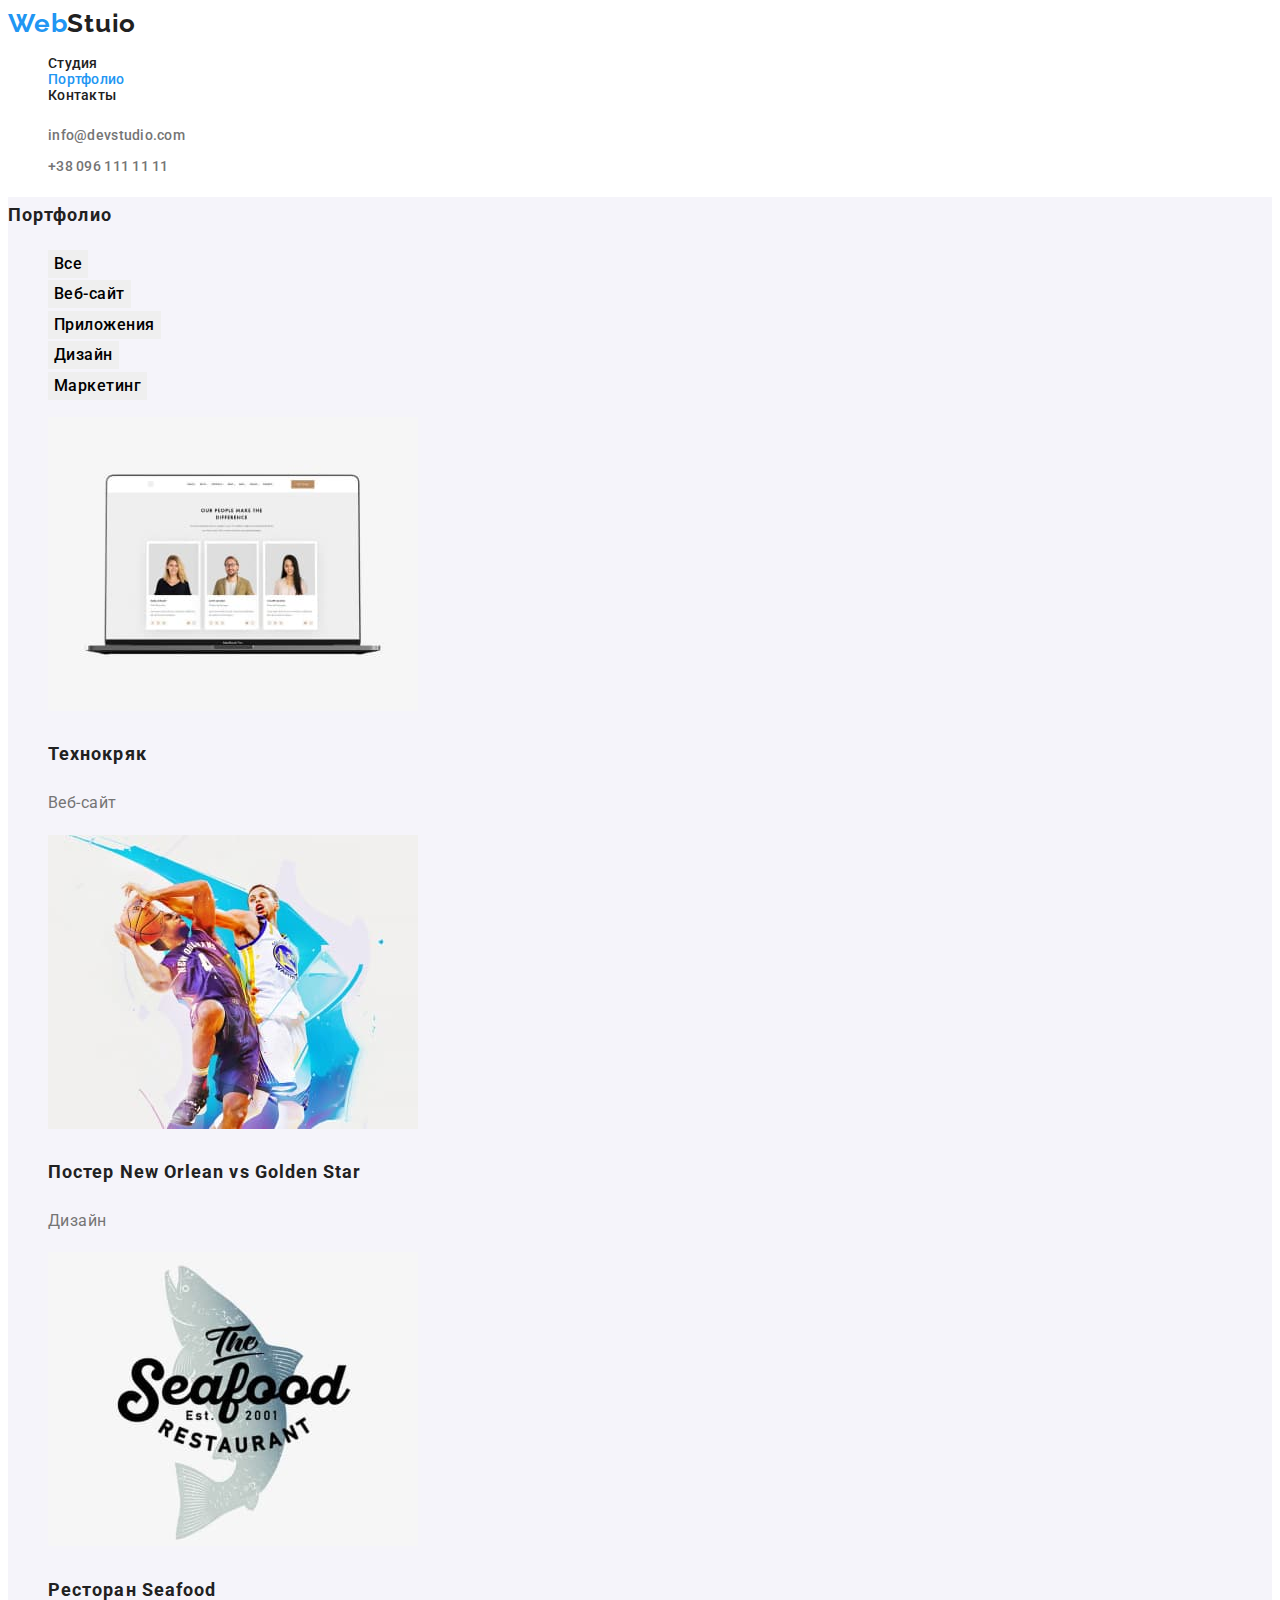
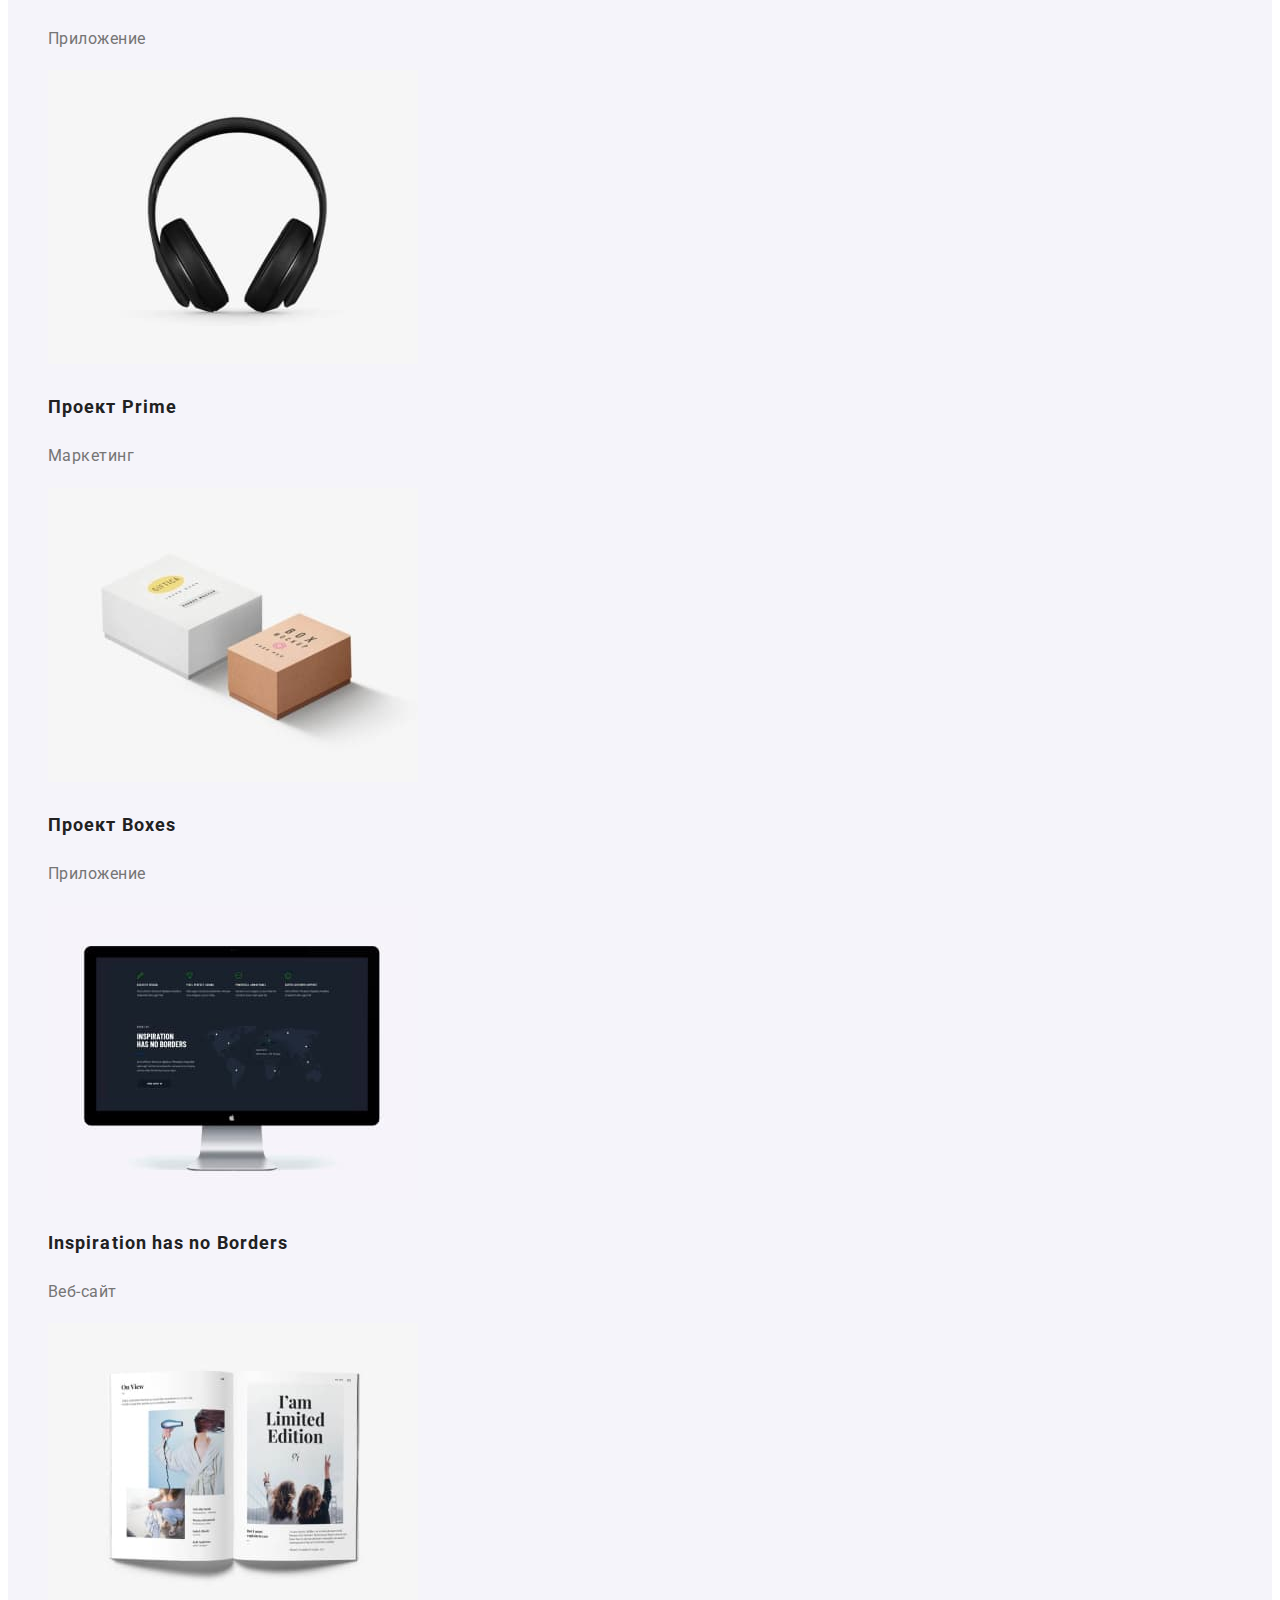
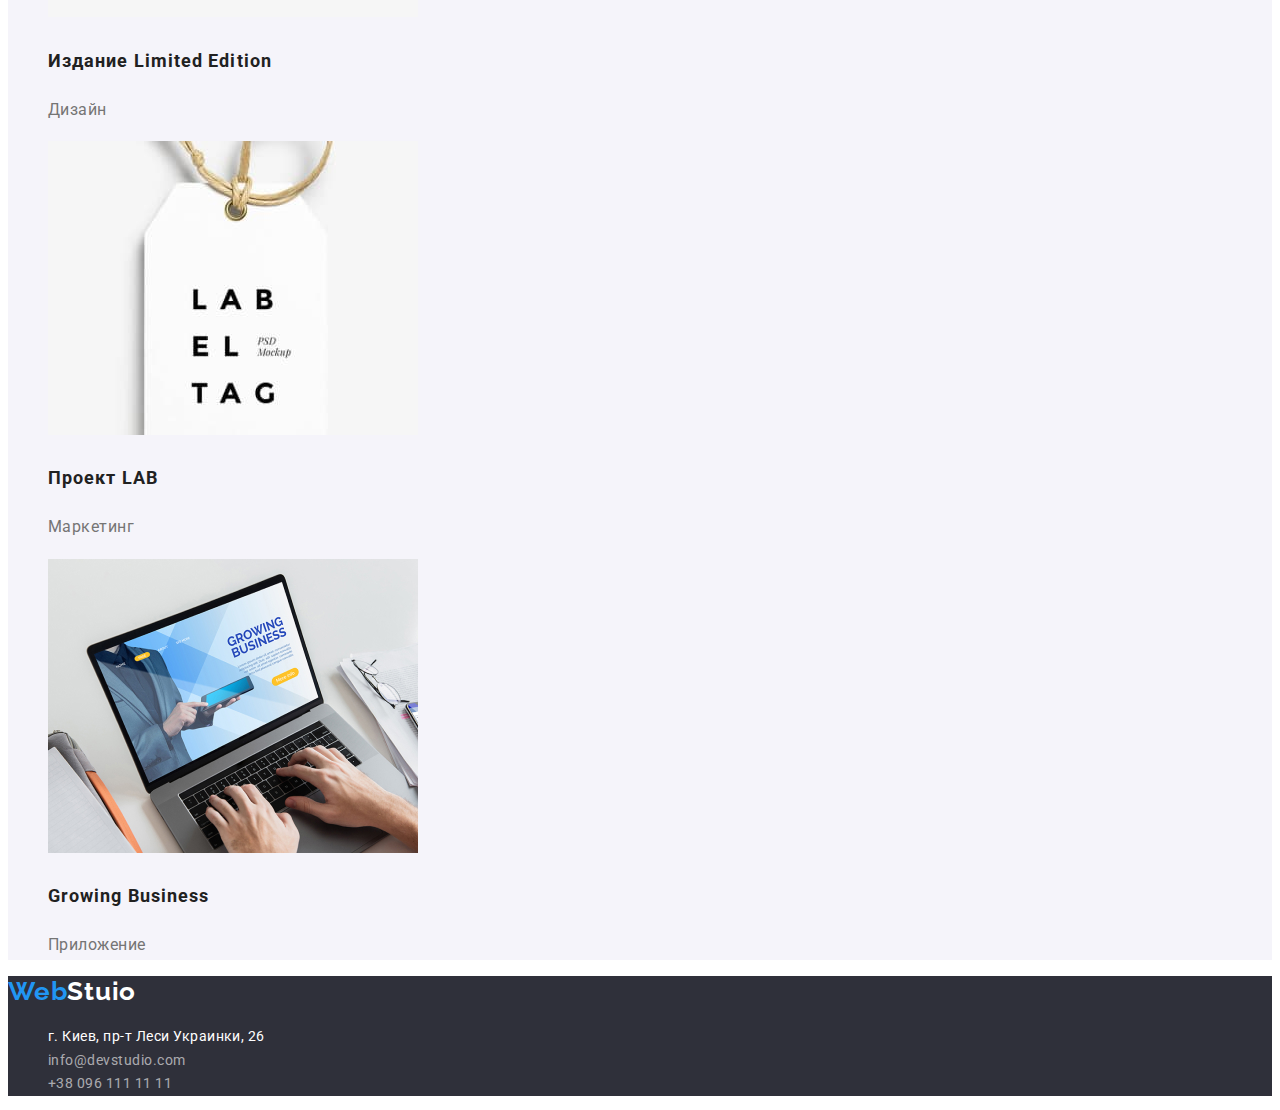
==== portfolio.html @ da4c528c "Добавил основные файлы" ====
<!DOCTYPE html>
<html lang="ru">
<head>
    <meta charset="UTF-8">
    <meta http-equiv="X-UA-Compatible" content="IE=edge">
    <meta name="viewport" content="width=device-width, initial-scale=1.0">
    <title>Document</title>
    <link rel="stylesheet" href="./css/style.css">
    <link href="https://fonts.googleapis.com/css2?family=Raleway:wght@700&family=Roboto:wght@400;500;700;900&display=swap" rel="stylesheet">
</head>
<body>
    
    <!-- Хедер -->
    <header class="page-heder">
        <nav>
            <a href="./index.html" class="logo"><span class="logo-accent">Web</span>Stuio</a>
            <!-- target="parent" -->
            <ul class="list-nav list">
                <li><a href="./index.html" class="link">Студия</a></li>
                <li><a href="./portfolio.html" class="link-nav link">Портфолио</a></li>
                <li><a href="#" class="link">Контакты</a></li>
            </ul>
        </nav>  
        <!-- контанты -->
        <ul class="ause-nav list">
            <li><a href="mailto:info@devstudio.com" class="link">info@devstudio.com</a></li>
            <li><a href="tel:+380961111111" class="link">+38 096 111 11 11</a></li>
        </ul>
    </header>

    <!-- Основной контент -->
    <main>
        <section>
            <h1 class="page-title title">Портфолио</h1>
            <!-- Фильтрация запроса -->
            <ul class="button-list list">
                <li><button type="button">Все</button></li>
                <li><button type="button">Веб-сайт</button></li>
                <li><button type="button">Приложения</button></li>
                <li><button type="button">Дизайн</button></li>
                <li><button type="button">Маркетинг</button></li>
            </ul>
            <!-- Карточки с фото -->
            <ul class="list">
                <li> 
                    <a href="#"> <img src="./images/portfolio1.jpg" alt="ноутбук с изображением сайта" width="370" height="294">
                    <h2 class="title">Технокряк</h2>
                    <p class="cards-text">Веб-сайт</p> 
                    </a>
                </li>
                <li>
                    <a href="#"><img src="./images/portfolio2.jpg" alt="два баскетболиста борются за мяч" width="370" height="294">
                    <h2 class="title">Постер New Orlean vs Golden Star</h2>
                    <p class="cards-text">Дизайн</p> 
                    </a>
                </li>
                <li>
                    <a href="#"><img src="./images/portfolio3.jpg" alt="логотип с изображением рыбы" width="370" height="294">
                    <h2 class="title">Ресторан Seafood</h2>
                    <p class="cards-text">Приложение</p>
                    </a>
                </li>
                <li>
                    <a href="#"><img src="./images/portfolio4.jpg" alt="изображены наушники" width="370" height="294">
                    <h2 class="title">Проект Prime</h2>
                    <p class="cards-text">Маркетинг</p>
                    </a>
                </li>
                <li>
                    <a href="#"><img src="./images/portfolio5.jpg" alt="изображены: серая и рыжая коробки" width="370" height="294">
                    <h2 class="title">Проект Boxes</h2>
                    <p class="cards-text">Приложение</p>
                    </a>
                </li>
                <li>
                    <a href="#"><img src="./images/portfolio6.jpg" alt="экран с изображением сайта" width="370" height="294">
                    <h2 class="title">Inspiration has no Borders</h2>
                    <p class="cards-text">Веб-сайт</p>
                    </a>
                </li>
                <li>
                    <a href="#"><img src="./images/portfolio7.jpg" alt="изображена книга с фото-колажем" width="370" height="294">
                    <h2 class="title">Издание Limited Edition</h2>
                    <p class="cards-text">Дизайн</p>
                    </a>
                </li>
                <li>
                    <a href="#"><img src="./images/portfolio8.jpg" alt="Этикетка с дизайном" width="370" height="294">
                    <h2 class="title">Проект LAB</h2>
                    <p class="cards-text">Маркетинг</p>
                    </a>
                </li>
                <li>
                    <a href="#"><img src="./images/portfolio9.jpg" alt="ноутбук с главной страницей приложения" width="370" height="294">
                    <h2 class="title">Growing Business</h2>
                    <p class="cards-text">Приложение</p>
                    </a>
                </li>
            </ul>
        </section>
    </main>

    <!-- Футер -->
    <footer>
        <a href="./index.html" class="logo logo-footer"><span class="logo-accent">Web</span>Stuio</a>
        <address>
            <ul class="footer-list list">
                <li><a href="https://goo.gl/maps/L2MyBk3LdG8CVjXL7" class="footer-main-link">г. Киев, пр-т Леси Украинки, 26</a></li>
                <li><a href="mailto:info@devstudio.com" class="footer-link link">info@devstudio.com</a></li>
                <li><a href="tel:+380961111111" class="footer-link link">+38 096 111 11 11</a></li>
            </ul>
        </address>
    </footer>
</body>
</html>
---- css/style.css ----
/* универсальный стиль */
:root {
  --primary-text-color: #757575;
  --title-text-color: #212121;
  --accent: #2196f3;
  --primary-background-color: #ffffff;
  --second-background-color: #f5f4fa;
  --third-background-color: #2f303a;
}
/* основной цвет текста #212121 */
/* вспомогательный цвет текста #757575 */
/* основной цвет фона #E5E5E5 */
/* Вспомогательный цвет фона #F5F4FA */
/* акцент #2196F3 */
/* цвет футера #2F303A */


body {
  background-color: var(--primary-background-color);
  color: var(--primary-text-color);
  
  font-family: Roboto, sans-serif;
  font-size: 16px;
  line-height: 1.9;
  letter-spacing: 0.03em;
}

.list {
  list-style: none;
}

a {
  text-decoration: none;
}

.title {
  color: var(--title-text-color);

  font-size: 18px;
  line-height: 2;
  letter-spacing: 0.06em;
}


/* стили Хедера */
.logo {
  color: var(--title-text-color);
  
  font-family: Raleway, cursive;
  font-weight: 700;
  font-size: 26px;
  line-height: 1.2;
  letter-spacing: 0.03em;
}
.logo-accent {
  color: var(--accent);
}
.list-nav {
  color: var(--title-text-color);

  font-weight: 500;
  font-size: 14px;
  line-height: 1.14;
  letter-spacing: 0.02em;
}
.link {
  color: currentColor; 
}

.link:hover,
.link:focus {
  color: var(--accent);
}

.link-nav {
  color: var(--accent);
}

.ause-nav a {
  color: var(--primary-text-color);

  font-weight: 500;
  font-size: 14px;
  line-height: 1.14;
  letter-spacing: 0.02em;
}

/* Подвал */
footer {
  background-color: var(--third-background-color);
}

.logo-footer{
  color: #ffffff;
}

.footer-main-link{
  color: #ffffff;
}

.footer-link{
  color: rgba(255, 255, 255, 0.6);
}

.footer-list {

  font-size: 14px;
  line-height: 1.7;
  font-style: normal;
}


/* стили main portfolio*/
main {
  background-color: var(--second-background-color);
}

/* .page-title {} */

.button-list {
  color: var(--title-text-color);
}

.button-list button {
  
  font-weight: 500;
  font-size: 16px;
  line-height: 1.62;
  letter-spacing: 0.03em;

  cursor: pointer;
}

.button-list button:hover,
.button-list button:focus {
  color: #ffffff;
  background-color: var(--accent);
}

button {
    border: none;
    font-family: inherit;
}

.cards-text{
  color: var(--primary-text-color);
}

/* стили main index */

.hero{
  background-color: #2F303A;
}

.hero-title{

  color: #ffffff;

  font-weight: 900;
  font-size: 44px;
  line-height: 1.36;

  text-align: center;
  letter-spacing: 0.06em;
  text-transform: uppercase;
  
}

.hero-button{
  background-color: var(--accent);
  color: #ffffff;

  font-weight: 700;
  font-size: 16px;
  line-height: 1.9;
  letter-spacing: 0.06em;
  font-family: inherit;
}

.advantage-title{

  font-size: 14px;
  line-height: 1.14;
  letter-spacing: 0.03em;
  text-transform: uppercase;
}

.advantage-text{

  font-size: 14px;
  line-height: 1.7;
  letter-spacing: 0.03em;
}

.work,
.team{

  font-size: 36px;
  line-height: 1.16;
  text-align: center;
  letter-spacing: 0.03em;
}

.team-title{

  font-weight: 500;
  font-size: 16px;
  line-height: 1.18;
  letter-spacing: 0.03em;
}

.team-text{

  font-size: 16px;
  line-height: 1.18;
  letter-spacing: 0.03em;
}
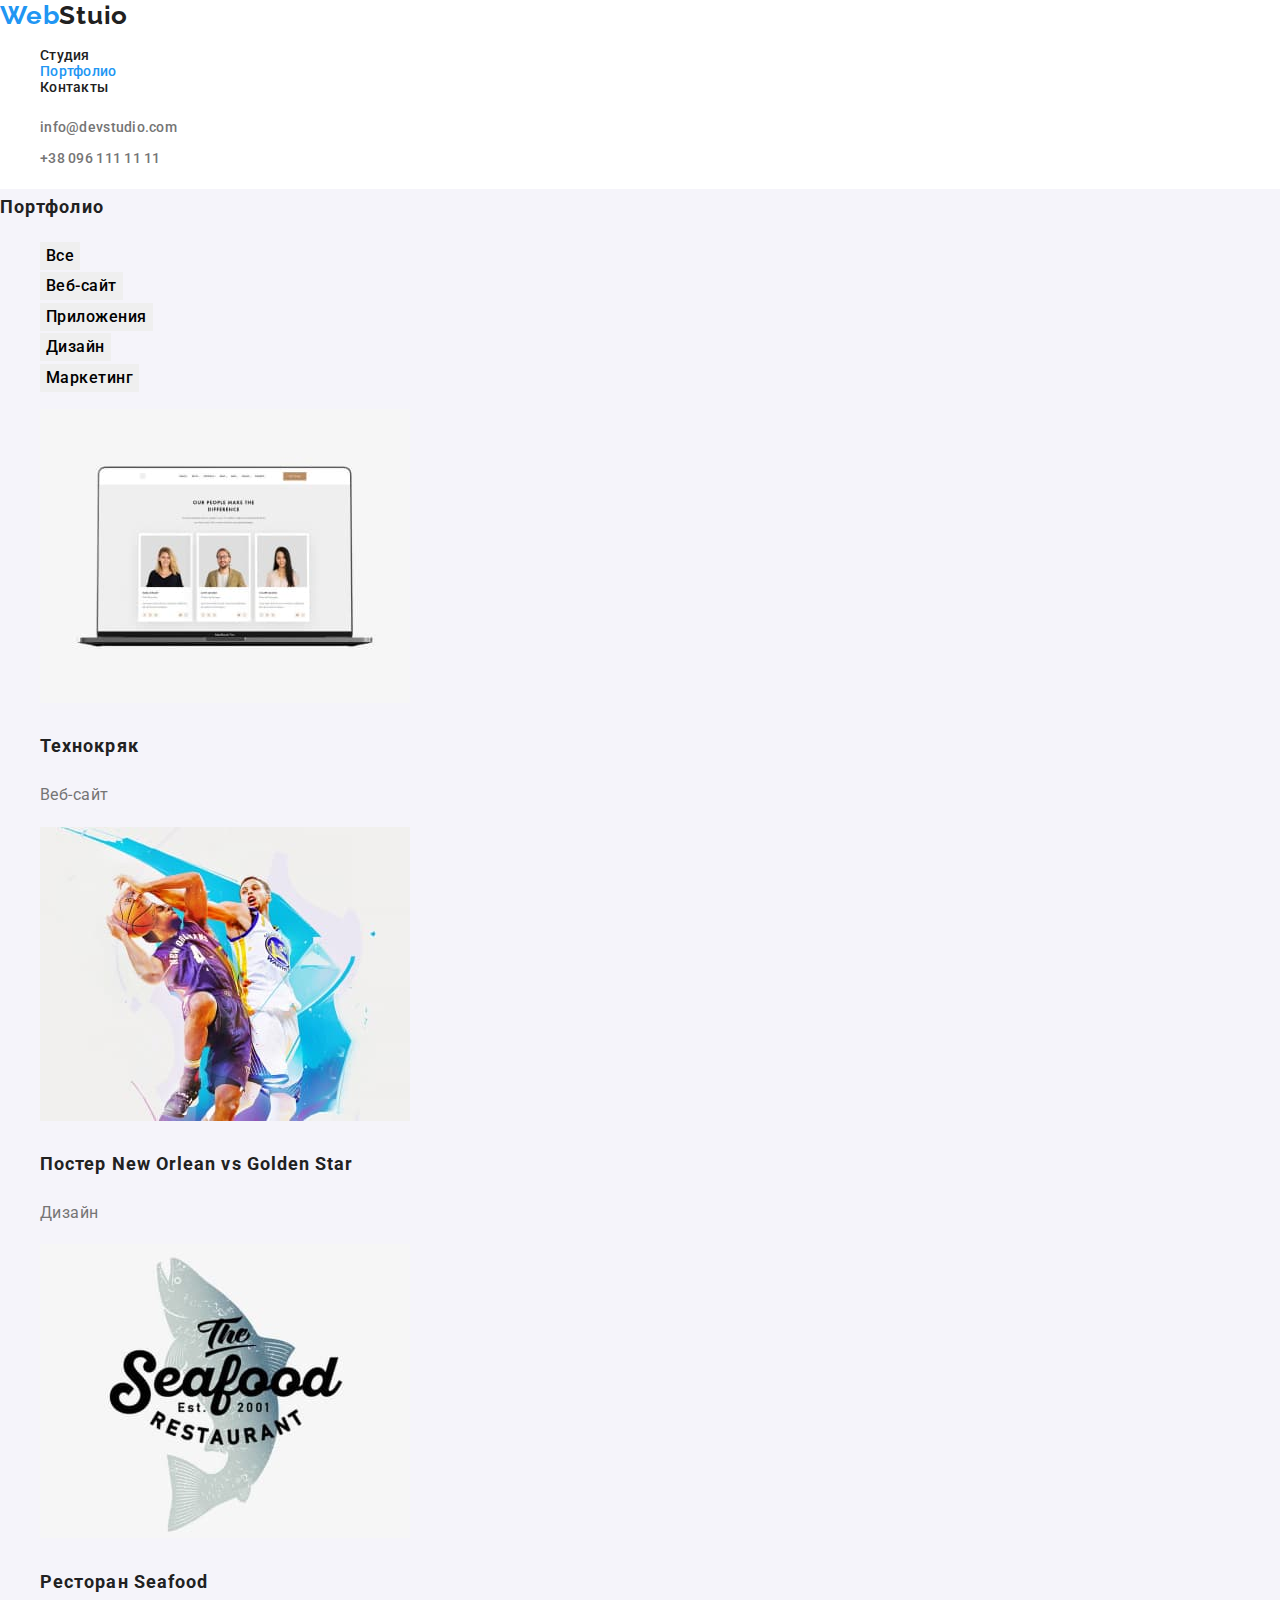
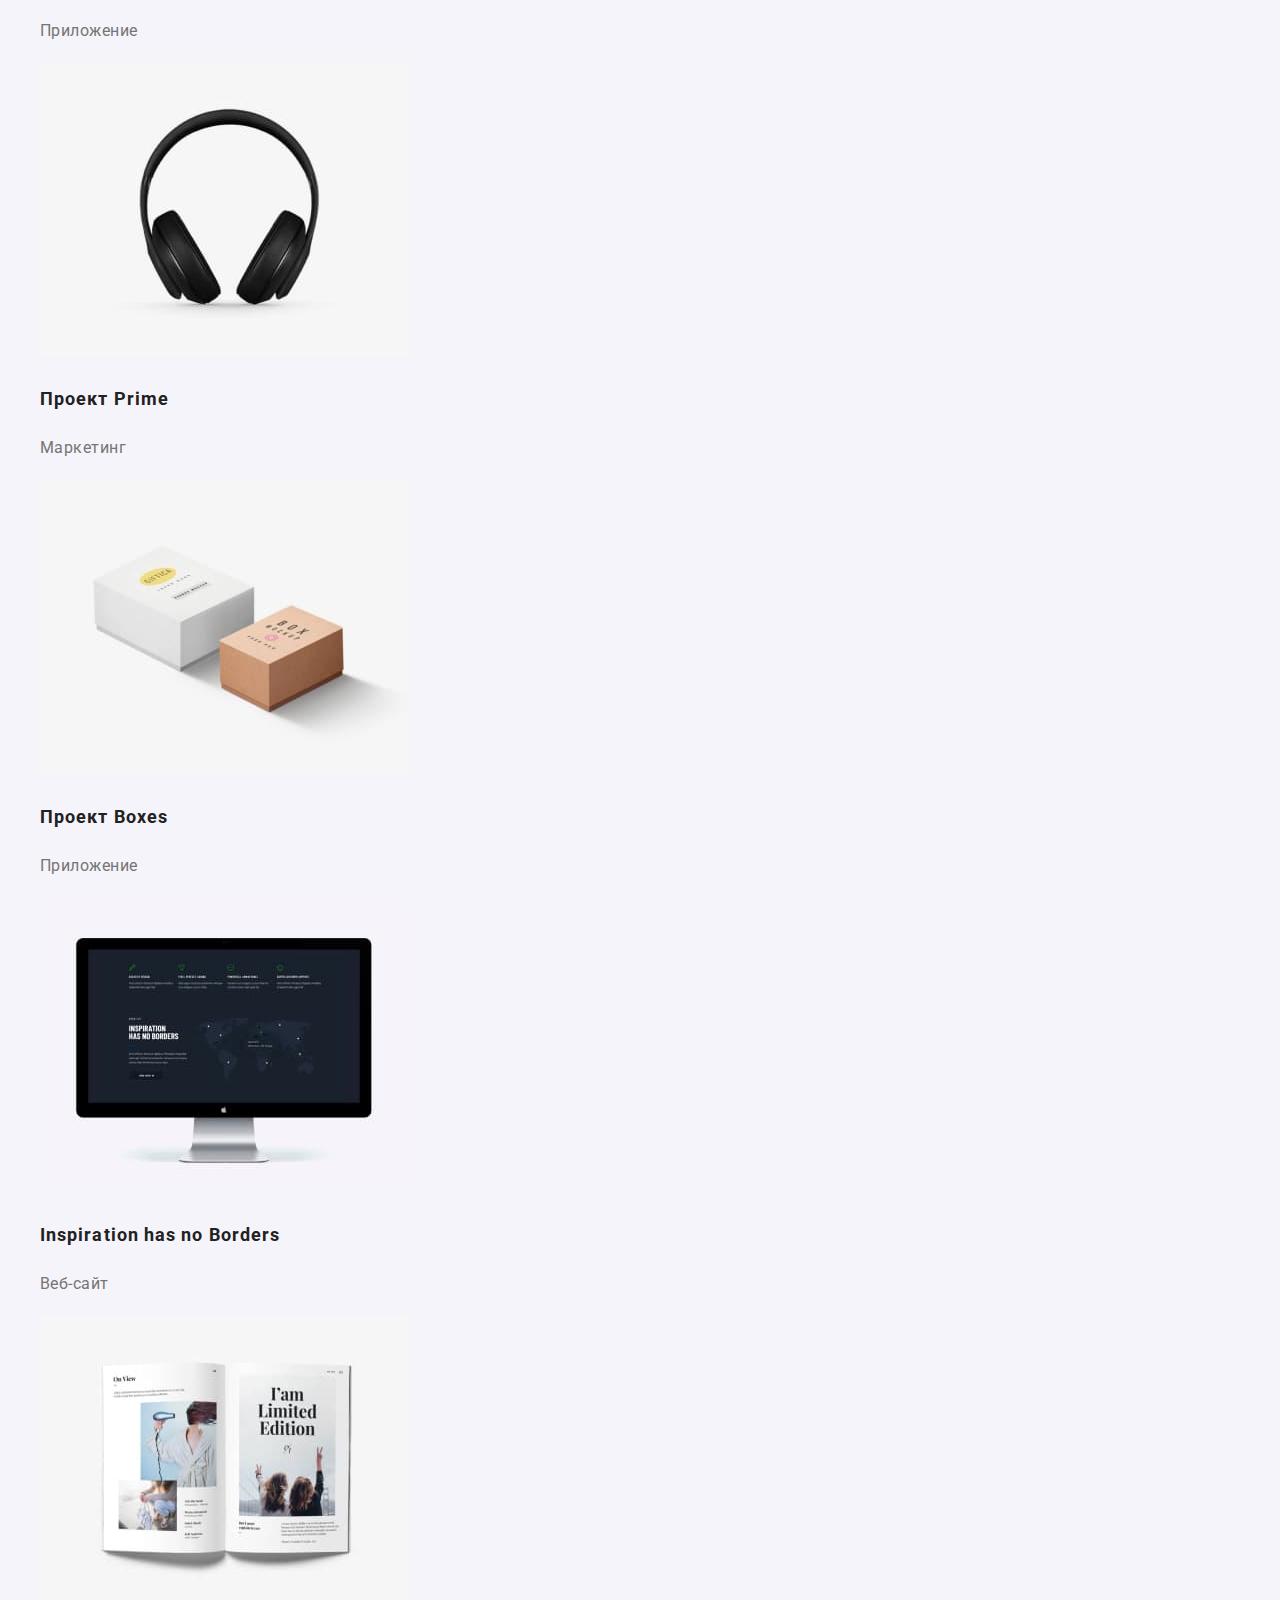
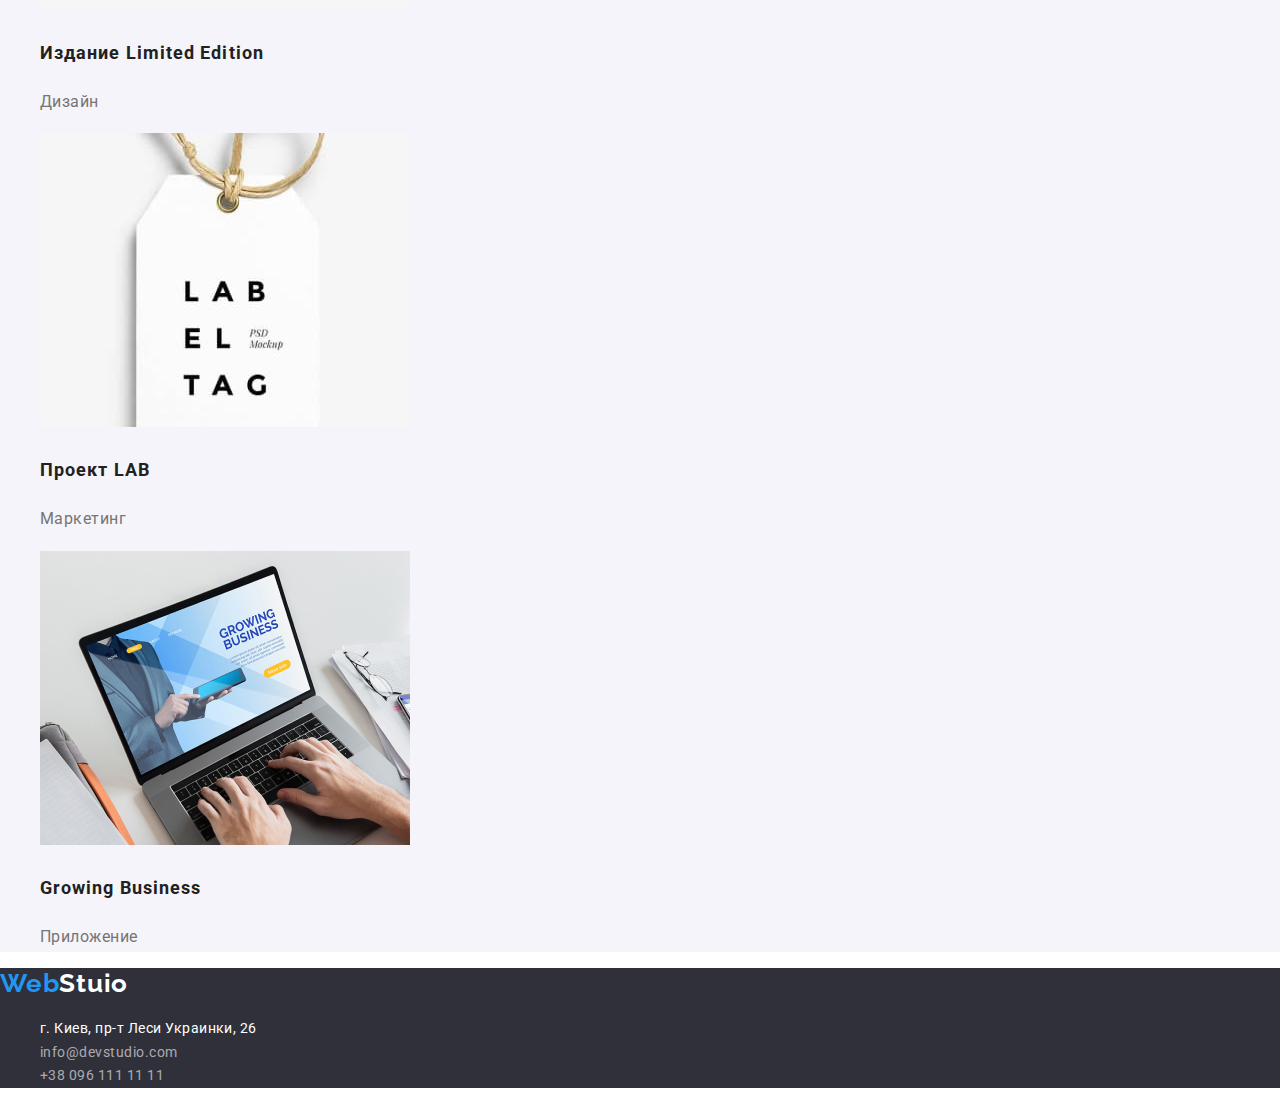
==== commit aa5ec25f: "Добавил файл нормализатор стилей" ====
--- a/portfolio.html
+++ b/portfolio.html
@@ -5,8 +5,9 @@
     <meta http-equiv="X-UA-Compatible" content="IE=edge">
     <meta name="viewport" content="width=device-width, initial-scale=1.0">
     <title>Document</title>
+    <link href="https://fonts.googleapis.com/css2?family=Raleway:wght@700&family=Roboto:wght@400;500;700;900&display=swap" rel="stylesheet">
+    <link rel="stylesheet" href="./css/modern-normalize.css">
     <link rel="stylesheet" href="./css/style.css">
-    <link href="https://fonts.googleapis.com/css2?family=Raleway:wght@700&family=Roboto:wght@400;500;700;900&display=swap" rel="stylesheet">
 </head>
 <body>
     
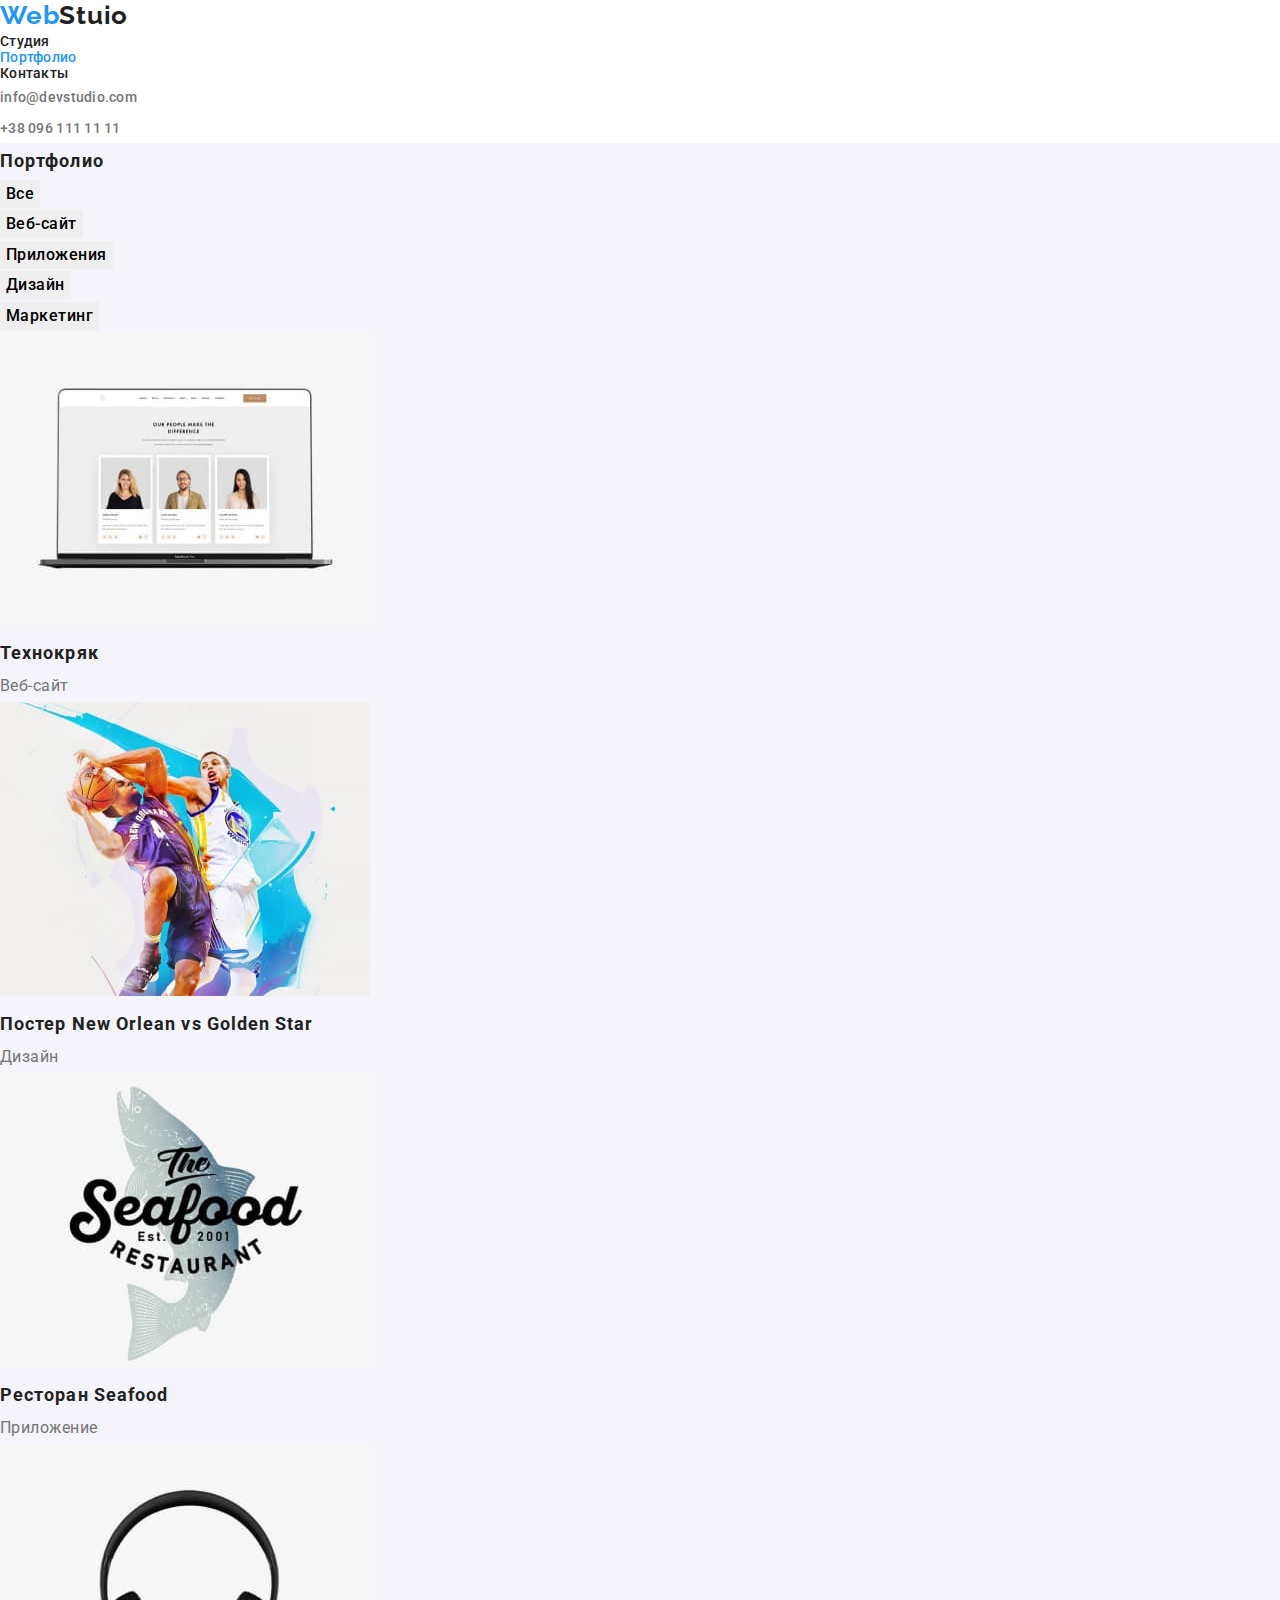
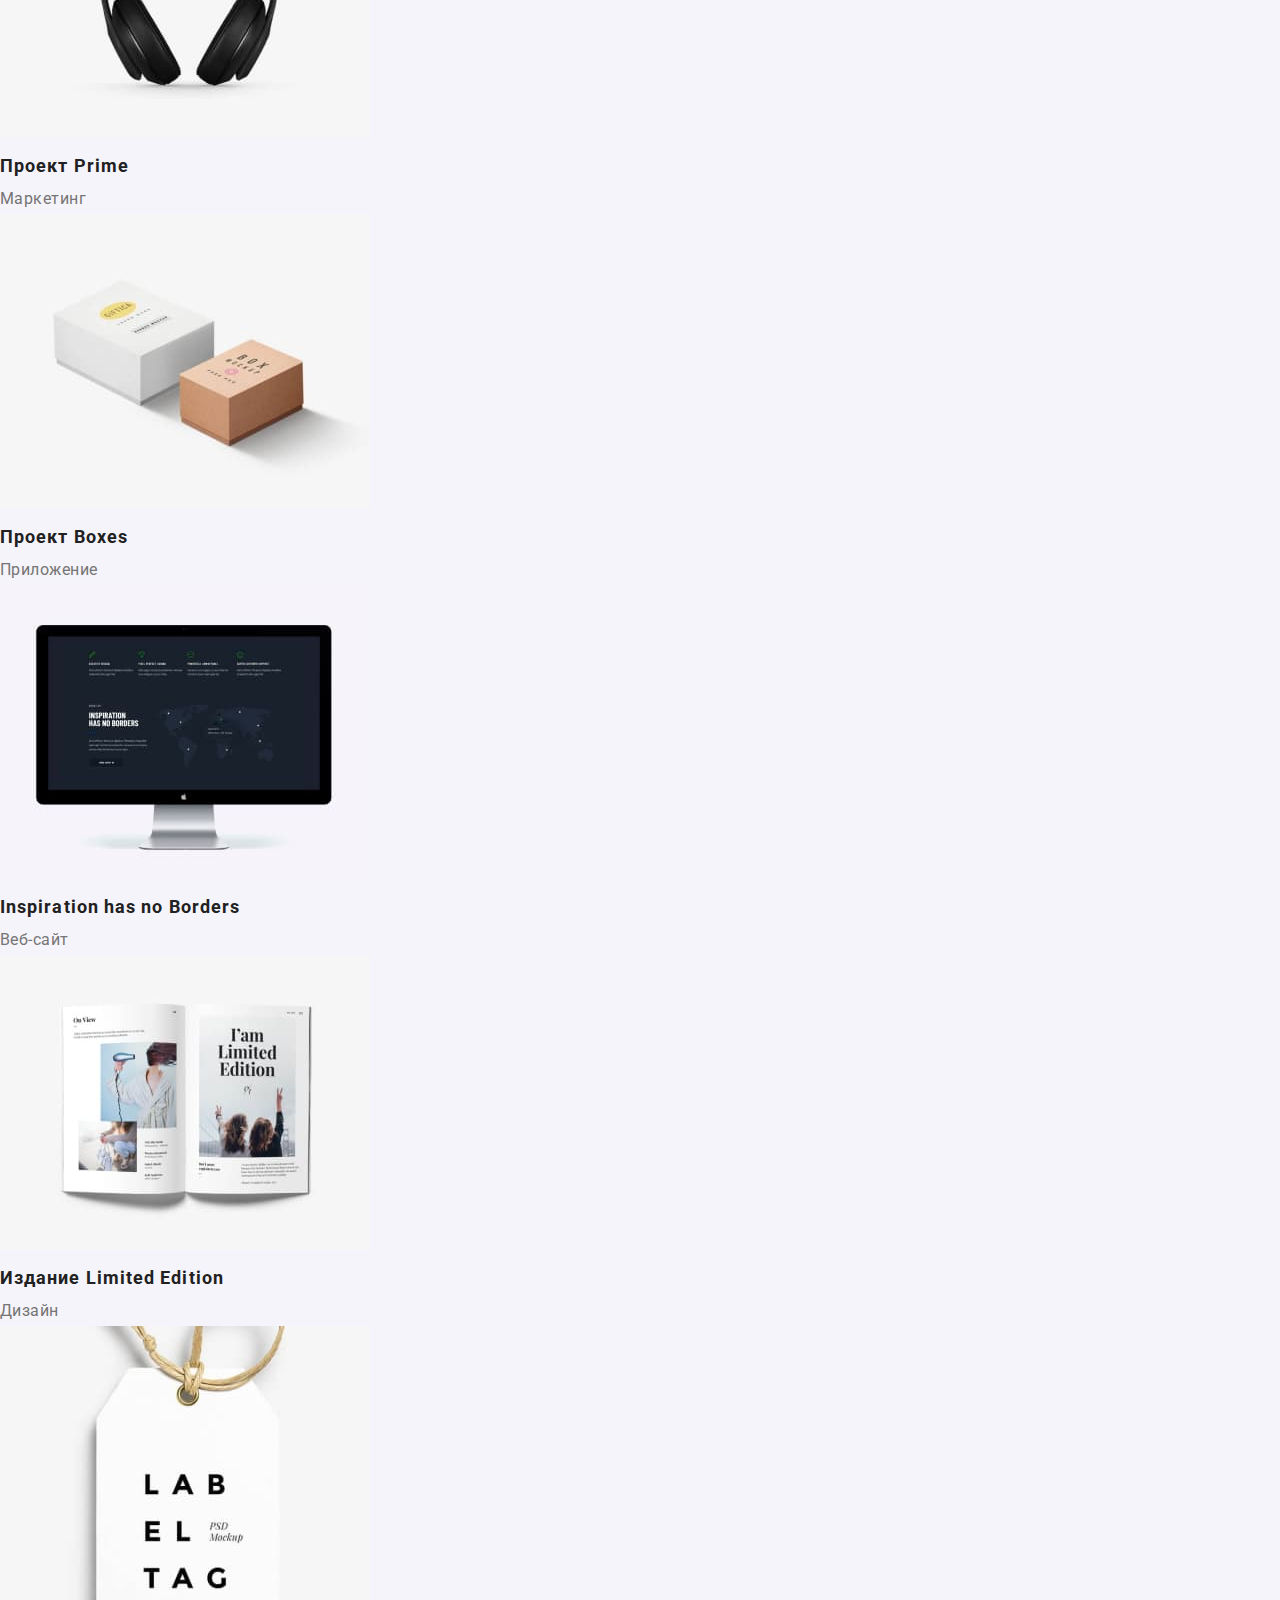
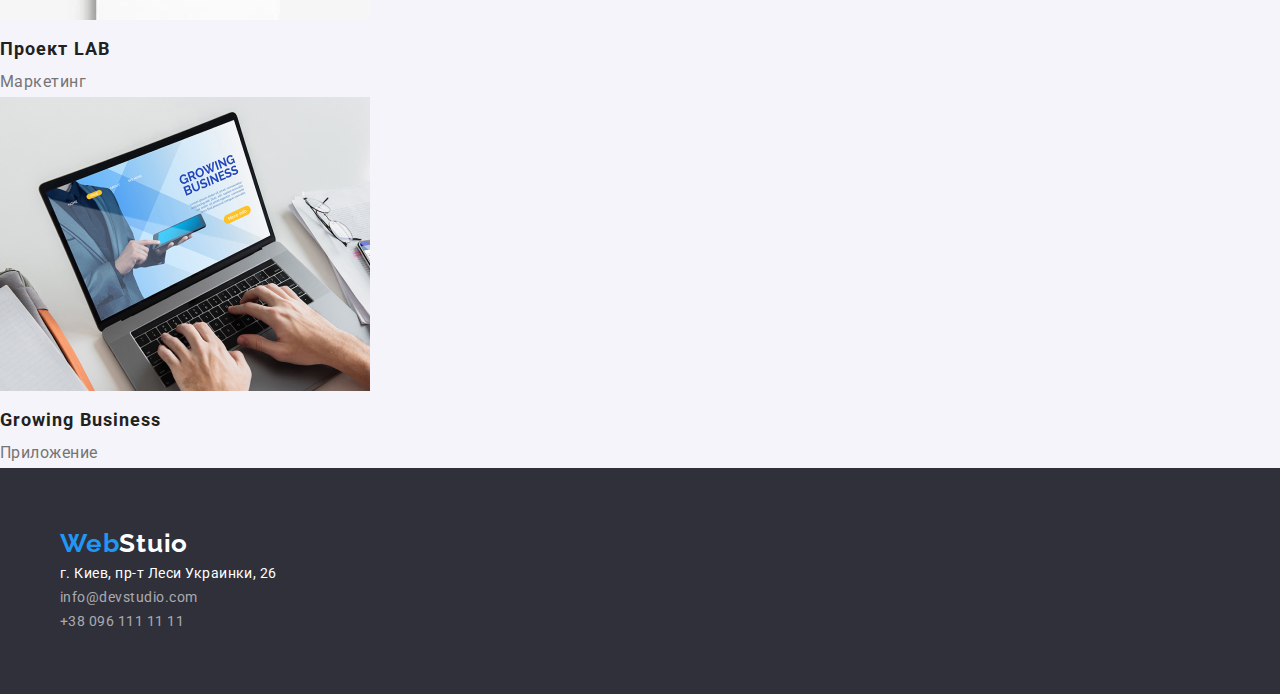
==== commit 2085f03a: "Переписал нормолайз как линк из сторонних сайтов" ====
--- a/portfolio.html
+++ b/portfolio.html
@@ -6,7 +6,9 @@
     <meta name="viewport" content="width=device-width, initial-scale=1.0">
     <title>Document</title>
     <link href="https://fonts.googleapis.com/css2?family=Raleway:wght@700&family=Roboto:wght@400;500;700;900&display=swap" rel="stylesheet">
-    <link rel="stylesheet" href="./css/modern-normalize.css">
+    <link rel="stylesheet" href="https://cdnjs.cloudflare.com/ajax/libs/modern-normalize/1.1.0/modern-normalize.min.css"
+        integrity="sha512-wpPYUAdjBVSE4KJnH1VR1HeZfpl1ub8YT/NKx4PuQ5NmX2tKuGu6U/JRp5y+Y8XG2tV+wKQpNHVUX03MfMFn9Q=="
+        crossorigin="anonymous" referrerpolicy="no-referrer" />
     <link rel="stylesheet" href="./css/style.css">
 </head>
 <body>
--- a/css/style.css
+++ b/css/style.css
@@ -14,8 +14,19 @@
 /* акцент #2196F3 */
 /* цвет футера #2F303A */
 
+html{
+  box-sizing: border-box;
+}
+
+*, 
+*::before, 
+*::after{
+  box-sizing: inherit;
+}
 
 body {
+  margin: 0;
+
   background-color: var(--primary-background-color);
   color: var(--primary-text-color);
   
@@ -23,6 +34,16 @@
   font-size: 16px;
   line-height: 1.9;
   letter-spacing: 0.03em;
+}
+
+h1,
+h2,
+h3,
+h4,
+ul,
+p{
+  margin: 0;
+  padding: 0;
 }
 
 .list {
@@ -42,7 +63,16 @@
 }
 
 
-/* стили Хедера */
+/* -------------------------стили Хедера */
+
+.heder-conteyner{
+  width: 1200px;
+  margin: 0 auto;
+  padding: 0 15px;
+
+  background-color: lightcoral;
+}
+
 .logo {
   color: var(--title-text-color);
   
@@ -85,29 +115,6 @@
   letter-spacing: 0.02em;
 }
 
-/* Подвал */
-footer {
-  background-color: var(--third-background-color);
-}
-
-.logo-footer{
-  color: #ffffff;
-}
-
-.footer-main-link{
-  color: #ffffff;
-}
-
-.footer-link{
-  color: rgba(255, 255, 255, 0.6);
-}
-
-.footer-list {
-
-  font-size: 14px;
-  line-height: 1.7;
-  font-style: normal;
-}
 
 
 /* стили main portfolio*/
@@ -115,8 +122,6 @@
   background-color: var(--second-background-color);
 }
 
-/* .page-title {} */
-
 .button-list {
   color: var(--title-text-color);
 }
@@ -146,10 +151,26 @@
   color: var(--primary-text-color);
 }
 
-/* стили main index */
+
+
+
+/*----------------- стили main index */
 
 .hero{
   background-color: #2F303A;
+}
+
+.hero-conteyner{
+  text-align: center;
+
+  width: 1200px;
+  margin: 0 auto;
+  min-height: 600px ;
+  padding: 200px 0;
+
+
+  background-color: lightgreen;
+
 }
 
 .hero-title{
@@ -160,13 +181,14 @@
   font-size: 44px;
   line-height: 1.36;
 
-  text-align: center;
   letter-spacing: 0.06em;
   text-transform: uppercase;
   
 }
 
 .hero-button{
+  margin-top: 20px;
+
   background-color: var(--accent);
   color: #ffffff;
 
@@ -175,8 +197,39 @@
   line-height: 1.9;
   letter-spacing: 0.06em;
   font-family: inherit;
-}
-
+
+  border-radius: 4px;
+  box-shadow: 0px 4px 4px rgba(0, 0, 0, 0.15);
+
+   width: 200px;
+  height: 50px;
+  
+}
+/* -----------Преимущества компании */
+
+.advantage{
+  background-color: #ffffff;
+}
+
+.visually-hidden {
+  position: absolute;
+  width: 1px;
+  height: 1px;
+  margin: -1px;
+  border: 0;
+  padding: 0;
+  white-space: nowrap;
+  clip-path: inset(100%);
+  clip: rect(0 0 0 0);
+  overflow: hidden;
+}
+
+.advantage-list{
+  background-color: burlywood;
+  margin: 94px auto;
+  width: 1200px;
+  
+}
 .advantage-title{
 
   font-size: 14px;
@@ -192,21 +245,52 @@
   letter-spacing: 0.03em;
 }
 
-.work,
-.team{
-
+
+/* ------------------чем мы занимаемся */
+
+.work{
+  background-color: limegreen;
+  margin: 94px auto;
+  width: 1200px;
+}
+
+.work-list > li{
+  margin-top: 50px;
+
+  display: inline-block;
+}
+
+.our_work,
+.our_team{
+ 
   font-size: 36px;
   line-height: 1.16;
   text-align: center;
   letter-spacing: 0.03em;
 }
 
+/* -----------------наша команда */
+
+.team{
+  background-color: limegreen;
+  margin: 94px auto;
+  width: 1200px;
+}
+
+.team_list{
+  display: inline-block;
+  margin-top: 50px;
+
+}
+
+
 .team-title{
-
   font-weight: 500;
   font-size: 16px;
   line-height: 1.18;
   letter-spacing: 0.03em;
+
+  margin-top: 30px;
 }
 
 .team-text{
@@ -214,4 +298,36 @@
   font-size: 16px;
   line-height: 1.18;
   letter-spacing: 0.03em;
-}+}
+
+
+
+/* ---------------------------Подвал */
+footer {
+  background-color: var(--third-background-color);
+  padding: 60px;
+}
+
+.footer_box{
+  margin: 0 auto;
+  width: 1200px
+}
+
+.logo-footer{
+  color: #ffffff;
+}
+
+.footer-main-link{
+  color: #ffffff;
+}
+
+.footer-link{
+  color: rgba(255, 255, 255, 0.6);
+}
+
+.footer-list {
+
+  font-size: 14px;
+  line-height: 1.7;
+  font-style: normal;
+}
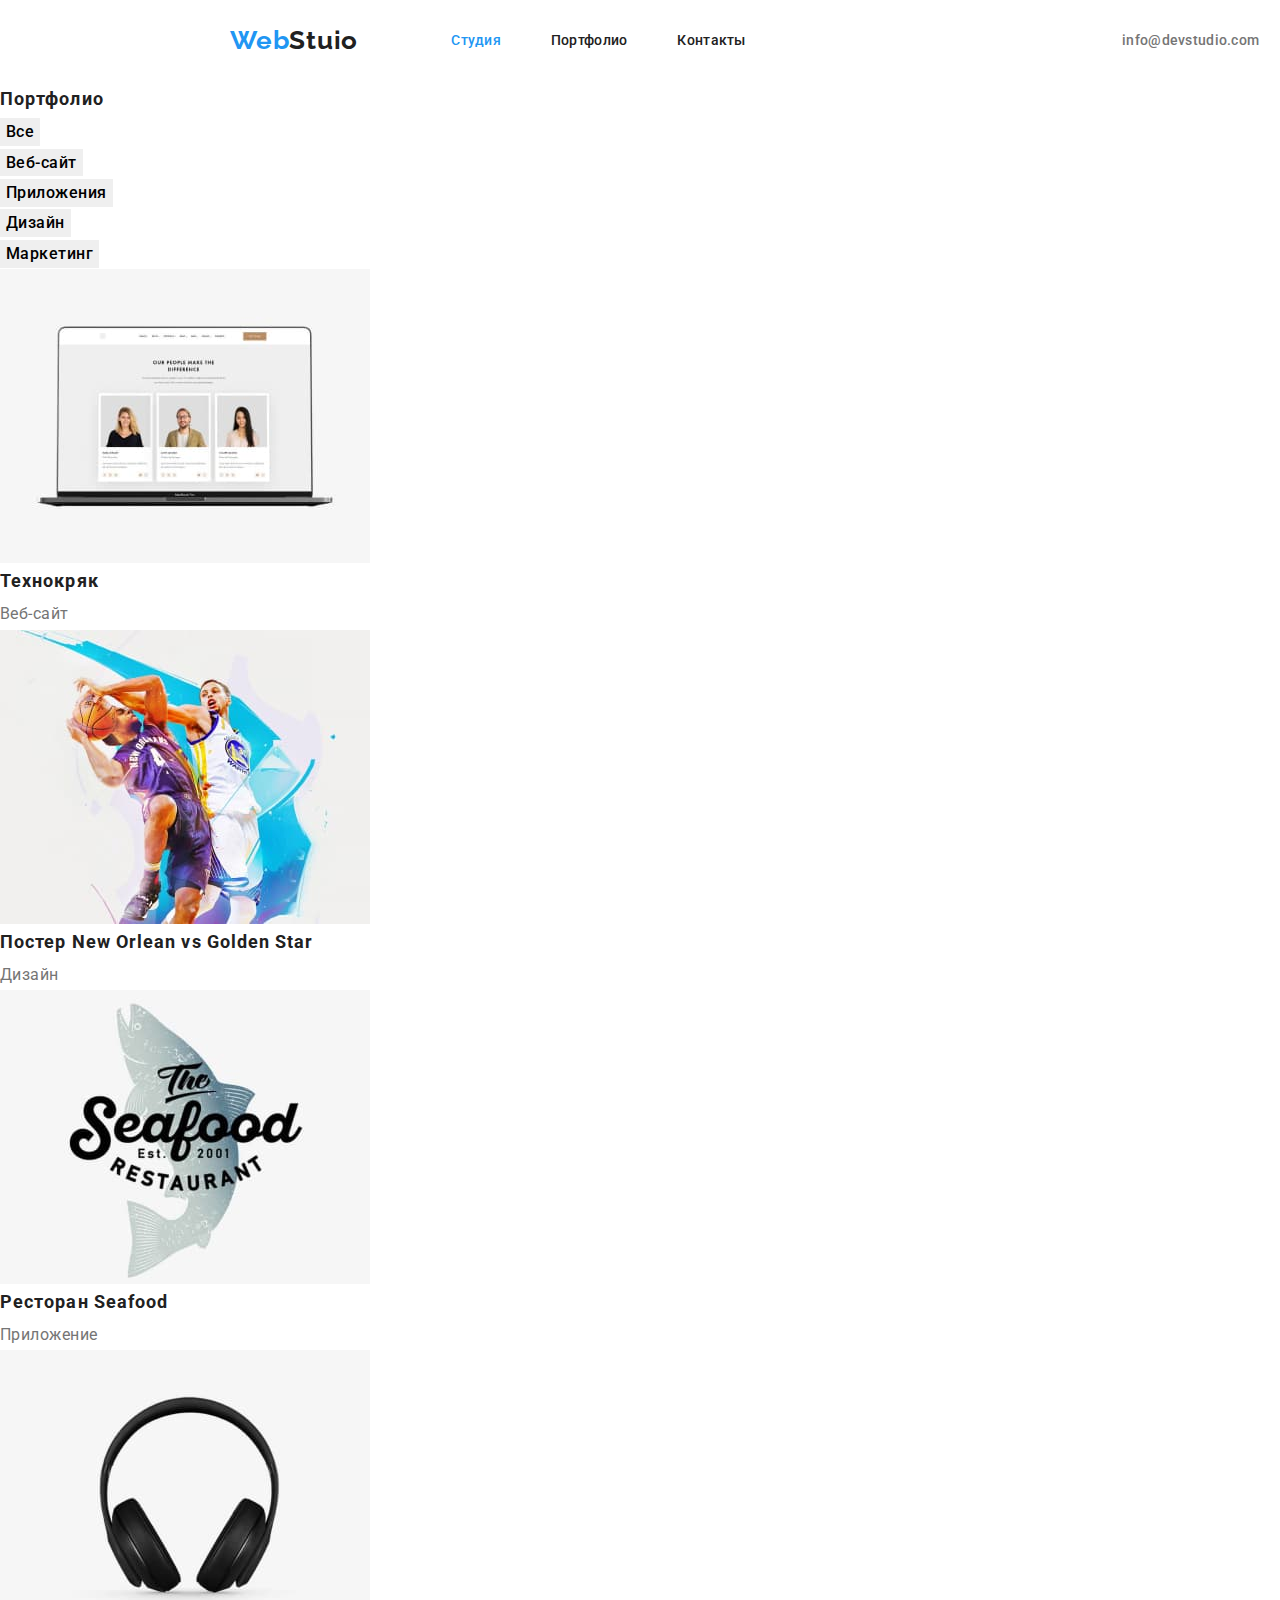
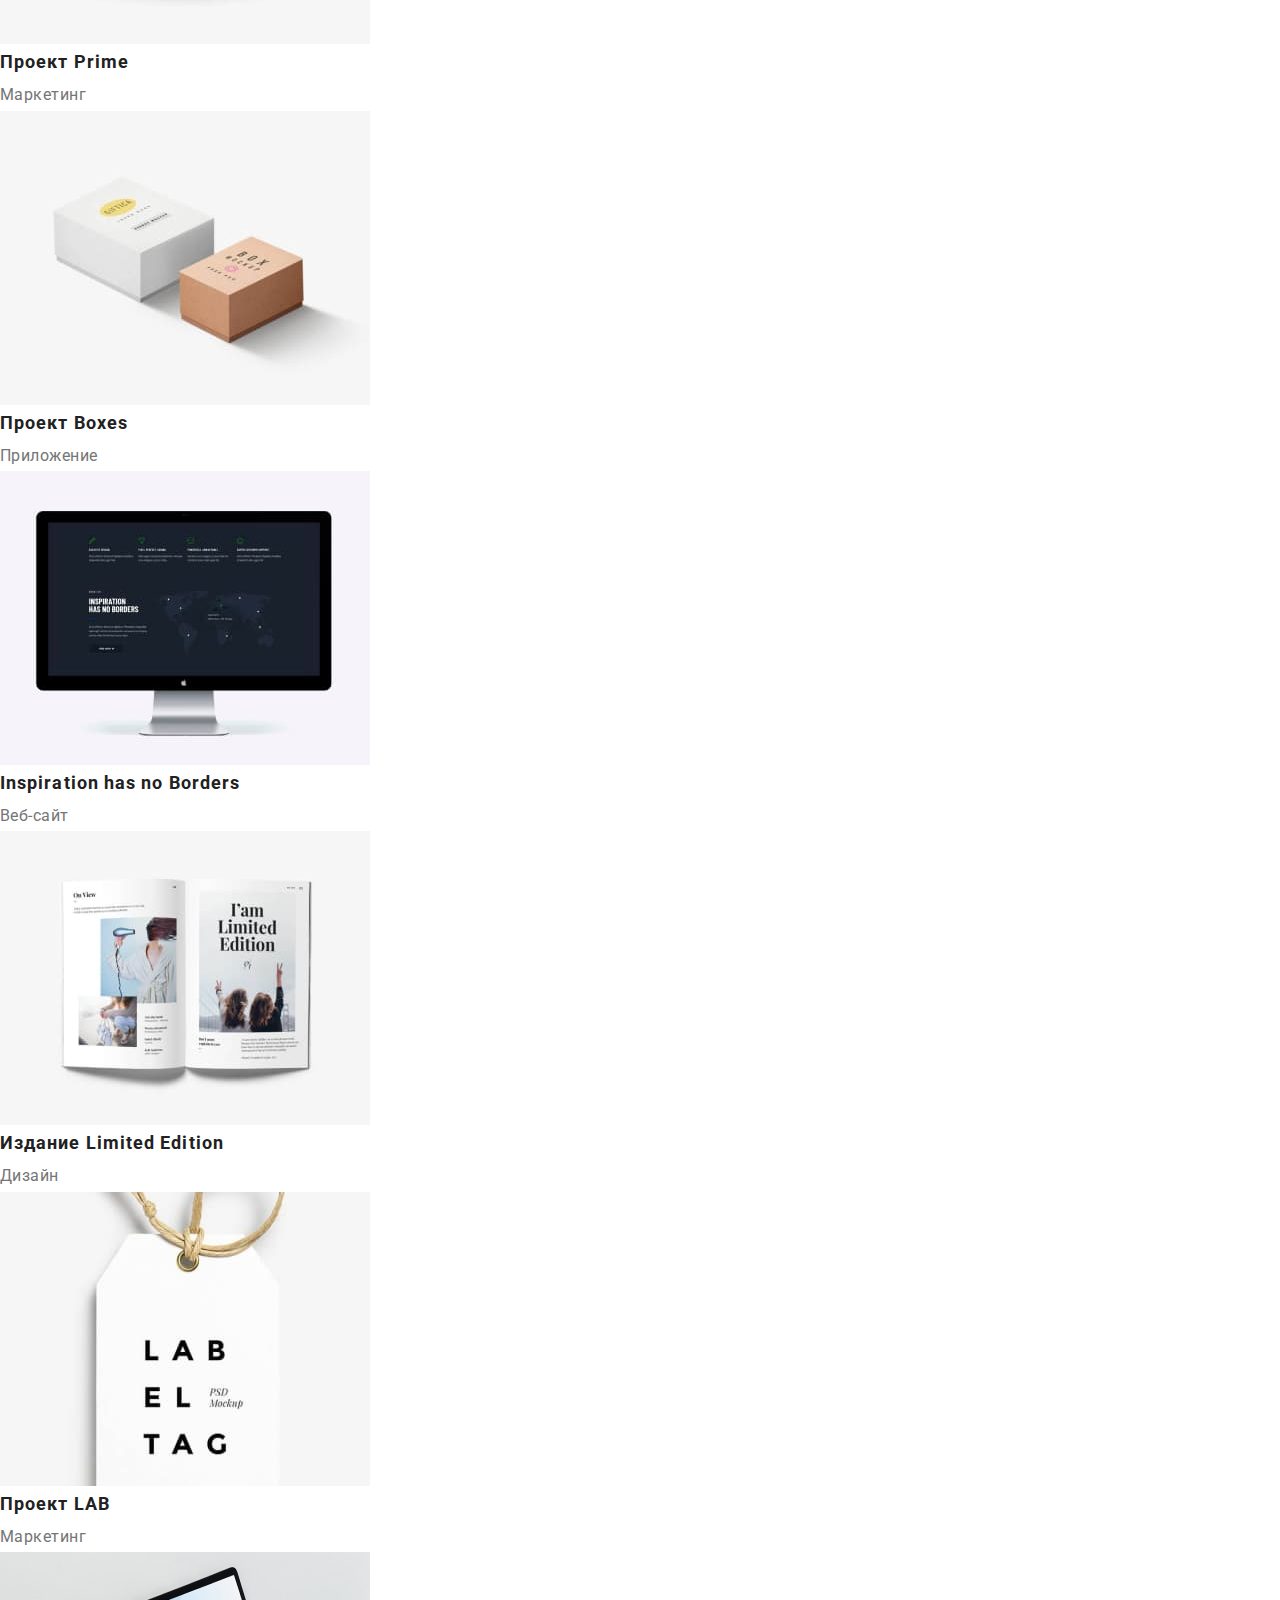
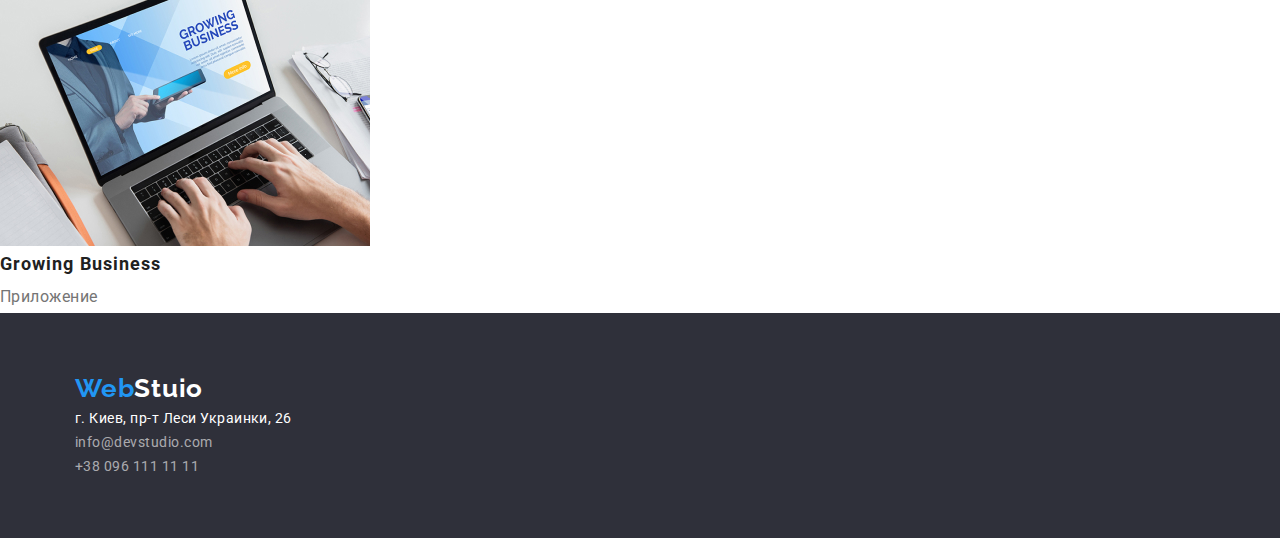
==== commit 221babf1: "перенес одинаковые элементы верстки в Галерею" ====
--- a/portfolio.html
+++ b/portfolio.html
@@ -15,20 +15,21 @@
     
     <!-- Хедер -->
     <header class="page-heder">
-        <nav>
-            <a href="./index.html" class="logo"><span class="logo-accent">Web</span>Stuio</a>
-            <!-- target="parent" -->
-            <ul class="list-nav list">
-                <li><a href="./index.html" class="link">Студия</a></li>
-                <li><a href="./portfolio.html" class="link-nav link">Портфолио</a></li>
-                <li><a href="#" class="link">Контакты</a></li>
+        <div class="header-box container">
+            <nav>
+                <a href="./index.html" class="logo"><span class="logo-accent">Web</span>Stuio</a>
+                <ul class="list-nav list">
+                    <li><a href="./index.html" class="link-nav link">Студия</a></li>
+                    <li><a href="./portfolio.html" class="link">Портфолио</a></li>
+                    <li><a href="#" class="link">Контакты</a></li>
+                </ul>
+            </nav>
+            <!-- контанты -->
+            <ul class="ause-nav list">
+                <li><a href="mailto:info@devstudio.com" class="link">info@devstudio.com</a></li>
+                <li><a href="tel:+380961111111" class="link">+38 096 111 11 11</a></li>
             </ul>
-        </nav>  
-        <!-- контанты -->
-        <ul class="ause-nav list">
-            <li><a href="mailto:info@devstudio.com" class="link">info@devstudio.com</a></li>
-            <li><a href="tel:+380961111111" class="link">+38 096 111 11 11</a></li>
-        </ul>
+        </div>
     </header>
 
     <!-- Основной контент -->
@@ -105,14 +106,18 @@
 
     <!-- Футер -->
     <footer>
-        <a href="./index.html" class="logo logo-footer"><span class="logo-accent">Web</span>Stuio</a>
-        <address>
-            <ul class="footer-list list">
-                <li><a href="https://goo.gl/maps/L2MyBk3LdG8CVjXL7" class="footer-main-link">г. Киев, пр-т Леси Украинки, 26</a></li>
-                <li><a href="mailto:info@devstudio.com" class="footer-link link">info@devstudio.com</a></li>
-                <li><a href="tel:+380961111111" class="footer-link link">+38 096 111 11 11</a></li>
-            </ul>
-        </address>
+        <div class=" container">
+            <a href="./index.html" class="logo logo-footer"><span class="logo-accent">Web</span>Stuio</a>
+            <address>
+                <ul class="footer-list list">
+                    <li><a href="https://goo.gl/maps/L2MyBk3LdG8CVjXL7" class="footer-main-link">г. Киев, пр-т Леси
+                            Украинки, 26</a>
+                    </li>
+                    <li><a href="mailto:info@devstudio.com" class="footer-link link">info@devstudio.com</a></li>
+                    <li><a href="tel:+380961111111" class="footer-link link">+38 096 111 11 11</a></li>
+                </ul>
+            </address>
+        </div>
     </footer>
 </body>
 </html>--- a/css/style.css
+++ b/css/style.css
@@ -24,6 +24,10 @@
   box-sizing: inherit;
 }
 
+img{
+  display: block;
+}
+
 body {
   margin: 0;
 
@@ -62,15 +66,33 @@
   letter-spacing: 0.06em;
 }
 
-
-/* -------------------------стили Хедера */
-
-.heder-conteyner{
-  width: 1200px;
+.container{
+  width: 1230px;
   margin: 0 auto;
   padding: 0 15px;
-
-  background-color: lightcoral;
+}
+
+/* ---------------------стили Хедера */
+
+.page-heder{
+  padding: 0 215px;
+}
+
+.header-box{
+  display: flex;
+  align-items: center;
+  justify-content: space-between;
+
+  
+  padding: 25px 15px;
+
+  /* background-color: lightcoral; */
+}
+
+.header-box > nav{
+  display: flex;
+  align-items: center;
+    
 }
 
 .logo {
@@ -86,6 +108,8 @@
   color: var(--accent);
 }
 .list-nav {
+  display: flex;
+  
   color: var(--title-text-color);
 
   font-weight: 500;
@@ -93,6 +117,20 @@
   line-height: 1.14;
   letter-spacing: 0.02em;
 }
+
+.list-nav >li {
+  margin-left: 50px;
+}
+
+.list-nav >li:first-child{
+  margin-left: 93px;
+}
+
+.list-nav .link{
+  padding: 32px 0;
+  /* min-width: 80px; */
+}
+
 .link {
   color: currentColor; 
 }
@@ -106,8 +144,21 @@
   color: var(--accent);
 }
 
+.ause-nav {
+  display: flex;
+  
+} 
+
+.ause-nav >li{
+  margin-right: 50px;
+}
+
+.ause-nav >li:last-child{
+  margin-right: 0;
+}
+
 .ause-nav a {
-  color: var(--primary-text-color);
+    color: var(--primary-text-color);
 
   font-weight: 500;
   font-size: 14px;
@@ -117,10 +168,11 @@
 
 
 
-/* стили main portfolio*/
-main {
+/* --------стили main portfolio*/
+
+/* main {
   background-color: var(--second-background-color);
-}
+} */
 
 .button-list {
   color: var(--title-text-color);
@@ -163,13 +215,11 @@
 .hero-conteyner{
   text-align: center;
 
-  width: 1200px;
-  margin: 0 auto;
   min-height: 600px ;
-  padding: 200px 0;
-
-
-  background-color: lightgreen;
+  padding: 200px 15px;
+
+
+  /* background-color: lightgreen; */
 
 }
 
@@ -225,12 +275,27 @@
 }
 
 .advantage-list{
-  background-color: burlywood;
+  /* background-color: burlywood; */
   margin: 94px auto;
-  width: 1200px;
-  
-}
+  width: 1230px;
+  
+}
+
+.advantage_list{
+  display: flex;
+}
+
+.advantage_list >li{
+  margin-right: 30px;
+}
+
+.advantage_list >li:last-child{
+  margin-right: 0;
+}
+
 .advantage-title{
+
+  margin-bottom: 10px;
 
   font-size: 14px;
   line-height: 1.14;
@@ -249,15 +314,26 @@
 /* ------------------чем мы занимаемся */
 
 .work{
-  background-color: limegreen;
+  /* background-color: limegreen; */
   margin: 94px auto;
-  width: 1200px;
-}
-
-.work-list > li{
-  margin-top: 50px;
-
-  display: inline-block;
+  width: 1230px;
+}
+
+.work-list{
+  display: flex;
+  justify-content: center;
+}
+
+.work-list >li{
+    margin-right: 30px;
+}
+
+.work-list >li:last-child {
+  margin-right: 0;
+}
+
+.our_work{
+  margin-bottom: 50px;
 }
 
 .our_work,
@@ -271,16 +347,31 @@
 
 /* -----------------наша команда */
 
+.team_section{
+  background-color: var(--second-background-color);
+  padding: 94px 215px;
+}
+
 .team{
-  background-color: limegreen;
-  margin: 94px auto;
-  width: 1200px;
-}
-
+  /* background-color: limegreen; */
+  
+}
+
+.our_team {
+  margin-bottom: 50px;
+}
+
+.team >.list {
+  display: flex;
+  justify-content: center;
+  
+}
 .team_list{
-  display: inline-block;
-  margin-top: 50px;
-
+  margin-right: 30px;
+}
+
+.team_list:last-child{
+  margin-right: 0;
 }
 
 
@@ -290,7 +381,14 @@
   line-height: 1.18;
   letter-spacing: 0.03em;
 
-  margin-top: 30px;
+  /* margin-top: 30px; */
+  text-align: center;
+}
+
+.team_title_stile{
+  background-color: var(--primary-background-color);
+  text-align: center;
+  padding: 30px 0;
 }
 
 .team-text{
@@ -298,6 +396,8 @@
   font-size: 16px;
   line-height: 1.18;
   letter-spacing: 0.03em;
+
+  margin-top: 10px;
 }
 
 
@@ -308,11 +408,6 @@
   padding: 60px;
 }
 
-.footer_box{
-  margin: 0 auto;
-  width: 1200px
-}
-
 .logo-footer{
   color: #ffffff;
 }
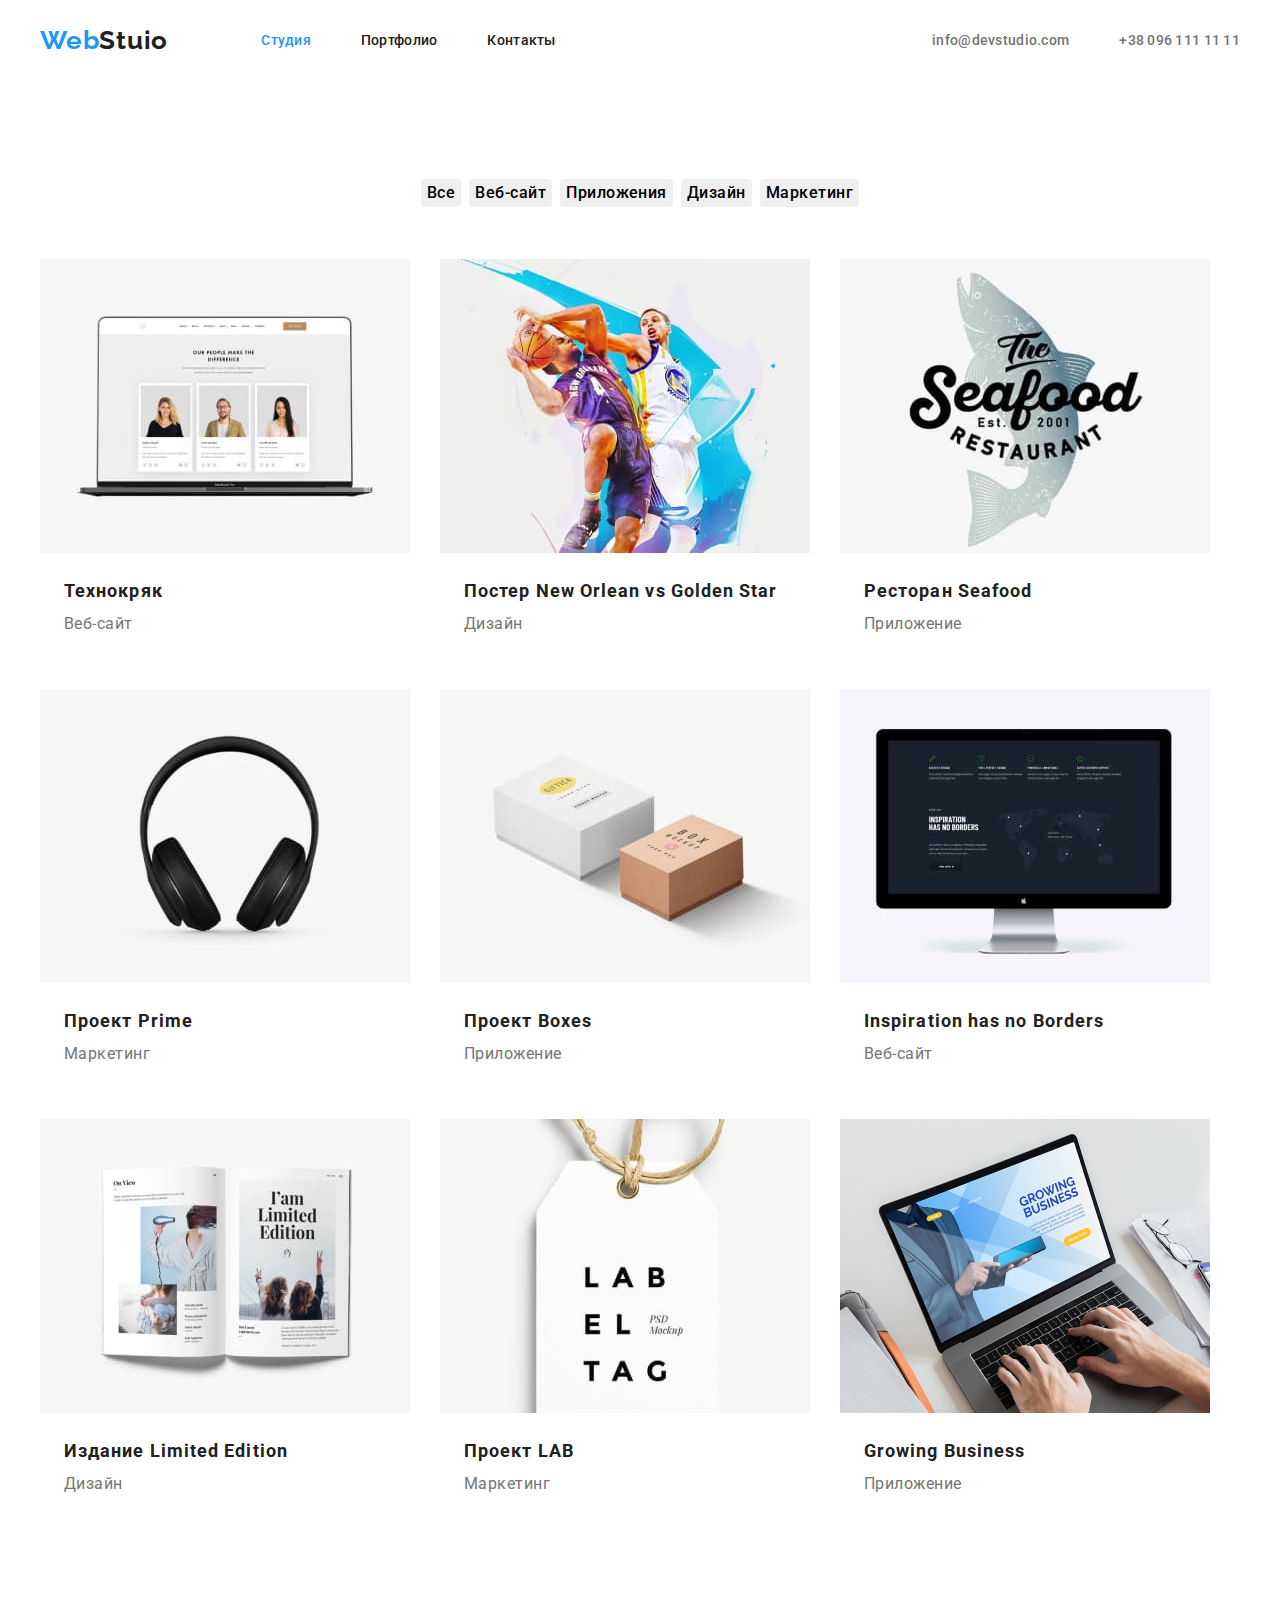
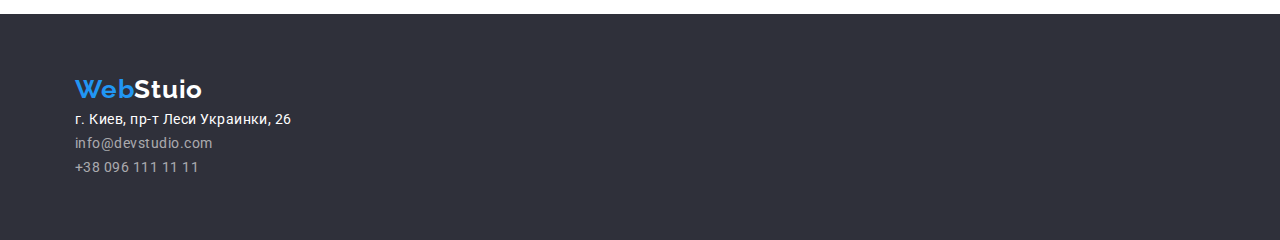
==== commit c4aaa2bf: "Стили portholio (визуально) соответствуют макету" ====
--- a/portfolio.html
+++ b/portfolio.html
@@ -5,14 +5,15 @@
     <meta http-equiv="X-UA-Compatible" content="IE=edge">
     <meta name="viewport" content="width=device-width, initial-scale=1.0">
     <title>Document</title>
-    <link href="https://fonts.googleapis.com/css2?family=Raleway:wght@700&family=Roboto:wght@400;500;700;900&display=swap" rel="stylesheet">
-    <link rel="stylesheet" href="https://cdnjs.cloudflare.com/ajax/libs/modern-normalize/1.1.0/modern-normalize.min.css"
-        integrity="sha512-wpPYUAdjBVSE4KJnH1VR1HeZfpl1ub8YT/NKx4PuQ5NmX2tKuGu6U/JRp5y+Y8XG2tV+wKQpNHVUX03MfMFn9Q=="
-        crossorigin="anonymous" referrerpolicy="no-referrer" />
-    <link rel="stylesheet" href="./css/style.css">
+        <link href="https://fonts.googleapis.com/css2?family=Raleway:wght@700&family=Roboto:wght@400;500;700;900&display=swap"
+            rel="stylesheet">
+        <link rel="stylesheet" href="https://cdnjs.cloudflare.com/ajax/libs/modern-normalize/1.1.0/modern-normalize.min.css"
+            integrity="sha512-wpPYUAdjBVSE4KJnH1VR1HeZfpl1ub8YT/NKx4PuQ5NmX2tKuGu6U/JRp5y+Y8XG2tV+wKQpNHVUX03MfMFn9Q=="
+            crossorigin="anonymous" referrerpolicy="no-referrer" />
+        <link rel="stylesheet" href="./css/style.css">
 </head>
 <body>
-    
+
     <!-- Хедер -->
     <header class="page-heder">
         <div class="header-box container">
@@ -34,73 +35,96 @@
 
     <!-- Основной контент -->
     <main>
-        <section>
-            <h1 class="page-title title">Портфолио</h1>
-            <!-- Фильтрация запроса -->
-            <ul class="button-list list">
-                <li><button type="button">Все</button></li>
-                <li><button type="button">Веб-сайт</button></li>
-                <li><button type="button">Приложения</button></li>
-                <li><button type="button">Дизайн</button></li>
-                <li><button type="button">Маркетинг</button></li>
-            </ul>
+        <section class="maim_information">
+            <div class="container">
+                <h1 class="visually-hidden title">Портфолио</h1>
+                <!-- Фильтрация запроса -->
+                <ul class="button-list list">
+                    <li><button type="button">Все</button></li>
+                    <li><button type="button">Веб-сайт</button></li>
+                    <li><button type="button">Приложения</button></li>
+                    <li><button type="button">Дизайн</button></li>
+                    <li><button type="button">Маркетинг</button></li>
+                </ul>
+            </div>
             <!-- Карточки с фото -->
-            <ul class="list">
-                <li> 
-                    <a href="#"> <img src="./images/portfolio1.jpg" alt="ноутбук с изображением сайта" width="370" height="294">
-                    <h2 class="title">Технокряк</h2>
-                    <p class="cards-text">Веб-сайт</p> 
-                    </a>
-                </li>
-                <li>
-                    <a href="#"><img src="./images/portfolio2.jpg" alt="два баскетболиста борются за мяч" width="370" height="294">
-                    <h2 class="title">Постер New Orlean vs Golden Star</h2>
-                    <p class="cards-text">Дизайн</p> 
-                    </a>
-                </li>
-                <li>
-                    <a href="#"><img src="./images/portfolio3.jpg" alt="логотип с изображением рыбы" width="370" height="294">
-                    <h2 class="title">Ресторан Seafood</h2>
-                    <p class="cards-text">Приложение</p>
-                    </a>
-                </li>
-                <li>
-                    <a href="#"><img src="./images/portfolio4.jpg" alt="изображены наушники" width="370" height="294">
-                    <h2 class="title">Проект Prime</h2>
-                    <p class="cards-text">Маркетинг</p>
-                    </a>
-                </li>
-                <li>
-                    <a href="#"><img src="./images/portfolio5.jpg" alt="изображены: серая и рыжая коробки" width="370" height="294">
-                    <h2 class="title">Проект Boxes</h2>
-                    <p class="cards-text">Приложение</p>
-                    </a>
-                </li>
-                <li>
-                    <a href="#"><img src="./images/portfolio6.jpg" alt="экран с изображением сайта" width="370" height="294">
-                    <h2 class="title">Inspiration has no Borders</h2>
-                    <p class="cards-text">Веб-сайт</p>
-                    </a>
-                </li>
-                <li>
-                    <a href="#"><img src="./images/portfolio7.jpg" alt="изображена книга с фото-колажем" width="370" height="294">
-                    <h2 class="title">Издание Limited Edition</h2>
-                    <p class="cards-text">Дизайн</p>
-                    </a>
-                </li>
-                <li>
-                    <a href="#"><img src="./images/portfolio8.jpg" alt="Этикетка с дизайном" width="370" height="294">
-                    <h2 class="title">Проект LAB</h2>
-                    <p class="cards-text">Маркетинг</p>
-                    </a>
-                </li>
-                <li>
-                    <a href="#"><img src="./images/portfolio9.jpg" alt="ноутбук с главной страницей приложения" width="370" height="294">
-                    <h2 class="title">Growing Business</h2>
-                    <p class="cards-text">Приложение</p>
-                    </a>
-                </li>
-            </ul>
+            <div class="container">
+                <ul class="product_list list">
+                    <li>
+                        <a href="#" class="product_link"> <img src="./images/portfolio1.jpg" alt="ноутбук с изображением сайта" width="370" height="294">
+                            <div class="product_text_box">
+                                <h2 class="title">Технокряк</h2>
+                                <p class="cards-text">Веб-сайт</p>
+                            </div>
+                        </a>
+                    </li>
+                    <li>
+                        <a href="#"><img src="./images/portfolio2.jpg" alt="два баскетболиста борются за мяч" width="370" height="294">
+                            <div class="product_text_box">
+                                <h2 class="title">Постер New Orlean vs Golden Star</h2>
+                                <p class="cards-text">Дизайн</p>
+                            </div>
+                        </a>
+                    </li>
+                    <li>
+                        <a href="#"><img src="./images/portfolio3.jpg" alt="логотип с изображением рыбы" width="370" height="294">
+                            <div class="product_text_box">
+                                <h2 class="title">Ресторан Seafood</h2>
+                                <p class="cards-text">Приложение</p>
+                            </div>
+                        </a>
+                    </li>
+                    <li>
+                        <a href="#"><img src="./images/portfolio4.jpg" alt="изображены наушники" width="370" height="294">
+                            <div class="product_text_box">
+                                <h2 class="title">Проект Prime</h2>
+                                <p class="cards-text">Маркетинг</p>
+                            </div>
+                        </a>
+                    </li>
+                    <li>
+                        <a href="#"><img src="./images/portfolio5.jpg" alt="изображены: серая и рыжая коробки" width="370" height="294">
+                            <div class="product_text_box">
+                                <h2 class="title">Проект Boxes</h2>
+                                <p class="cards-text">Приложение</p>
+                            </div>
+                        </a>
+                    </li>
+                    <li>
+                        <a href="#"><img src="./images/portfolio6.jpg" alt="экран с изображением сайта" width="370" height="294">
+                            <div class="product_text_box">
+                                <h2 class="title">Inspiration has no Borders</h2>
+                                <p class="cards-text">Веб-сайт</p>
+                            </div>
+                        </a>
+                    </li>
+                    <li>
+                        <a href="#"><img src="./images/portfolio7.jpg" alt="изображена книга с фото-колажем" width="370" height="294">
+                            <div class="product_text_box">
+                                <h2 class="title">Издание Limited Edition</h2>
+                            <p class="cards-text">Дизайн</p>
+                            </div>
+                        </a>
+                    </li>
+                    <li>
+                        <a href="#"><img src="./images/portfolio8.jpg" alt="Этикетка с дизайном" width="370" height="294">
+                            <div class="product_text_box">
+                                <h2 class="title">Проект LAB</h2>
+                            <p class="cards-text">Маркетинг</p>
+                            </div>
+                        </a>
+                    </li>
+                    <li>
+                        <a href="#"><img src="./images/portfolio9.jpg" alt="ноутбук с главной страницей приложения" width="370"
+                                height="294">
+                            <div class="product_text_box">
+                                <h2 class="title">Growing Business</h2>
+                            <p class="cards-text">Приложение</p>
+                            </div>
+                        </a>
+                    </li>
+                </ul>
+            </div>
         </section>
     </main>
 
--- a/css/style.css
+++ b/css/style.css
@@ -72,11 +72,7 @@
   padding: 0 15px;
 }
 
-/* ---------------------стили Хедера */
-
-.page-heder{
-  padding: 0 215px;
-}
+/* ------------------стили Хедера */
 
 .header-box{
   display: flex;
@@ -168,45 +164,9 @@
 
 
 
-/* --------стили main portfolio*/
-
-/* main {
-  background-color: var(--second-background-color);
-} */
-
-.button-list {
-  color: var(--title-text-color);
-}
-
-.button-list button {
-  
-  font-weight: 500;
-  font-size: 16px;
-  line-height: 1.62;
-  letter-spacing: 0.03em;
-
-  cursor: pointer;
-}
-
-.button-list button:hover,
-.button-list button:focus {
-  color: #ffffff;
-  background-color: var(--accent);
-}
-
-button {
-    border: none;
-    font-family: inherit;
-}
-
-.cards-text{
-  color: var(--primary-text-color);
-}
-
-
-
-
-/*----------------- стили main index */
+
+
+/*--------------- стили main index ------------------*/
 
 .hero{
   background-color: #2F303A;
@@ -311,7 +271,7 @@
 }
 
 
-/* ------------------чем мы занимаемся */
+/* ---------чем мы занимаемся */
 
 .work{
   /* background-color: limegreen; */
@@ -349,7 +309,7 @@
 
 .team_section{
   background-color: var(--second-background-color);
-  padding: 94px 215px;
+  padding: 94px 0;
 }
 
 .team{
@@ -386,9 +346,15 @@
 }
 
 .team_title_stile{
-  background-color: var(--primary-background-color);
+  display: inline;
   text-align: center;
   padding: 30px 0;
+
+  background-color:  var(--primary-background-color);
+}
+
+.product_text_box{
+  padding: 20px 24px;
 }
 
 .team-text{
@@ -401,8 +367,85 @@
 }
 
 
-
-/* ---------------------------Подвал */
+/* --------------------стили main portfolio*-------------------------------*/
+.maim_information{
+  margin-bottom: 94px;
+}
+
+.button-list {
+  display: flex;
+  justify-content: center;
+
+  margin-top: 97px;
+  margin-bottom: 50px;
+
+  color: var(--title-text-color);
+
+}
+
+.button-list >li:not(:last-child){
+  margin-right: 8px;
+}
+.button-list button {
+  
+  font-weight: 500;
+  font-size: 16px;
+  line-height: 1.62;
+  letter-spacing: 0.03em;
+
+  border-radius: 4px;
+
+  cursor: pointer;
+}
+
+.button-list button:hover,
+.button-list button:focus {
+  color: #ffffff;
+  background-color: var(--accent);
+}
+
+button {
+    border: none;
+    font-family: inherit;
+}
+
+/* -----------------------галнрея продуктов--------------------- */
+.product_list{
+  display: flex;
+  flex-wrap: wrap;
+ 
+  /* background-color: aquamarine; */
+}
+
+.product_list >li{
+  /* width: calc(100% / 3 - 30px); */
+
+  margin-right: 30px;
+  margin-bottom: 30px;
+}
+
+.product_list >li:nth-child(3n){
+  margin-right: 0px;
+}
+
+.product_list >li:nth-child(n+7){
+  margin-bottom: 0;
+}
+
+
+
+.product_link{
+
+}
+
+.cards-text{
+  color: var(--primary-text-color);
+}
+
+
+
+
+/* --------------------Подвал -----------------------------------------------*/
 footer {
   background-color: var(--third-background-color);
   padding: 60px;
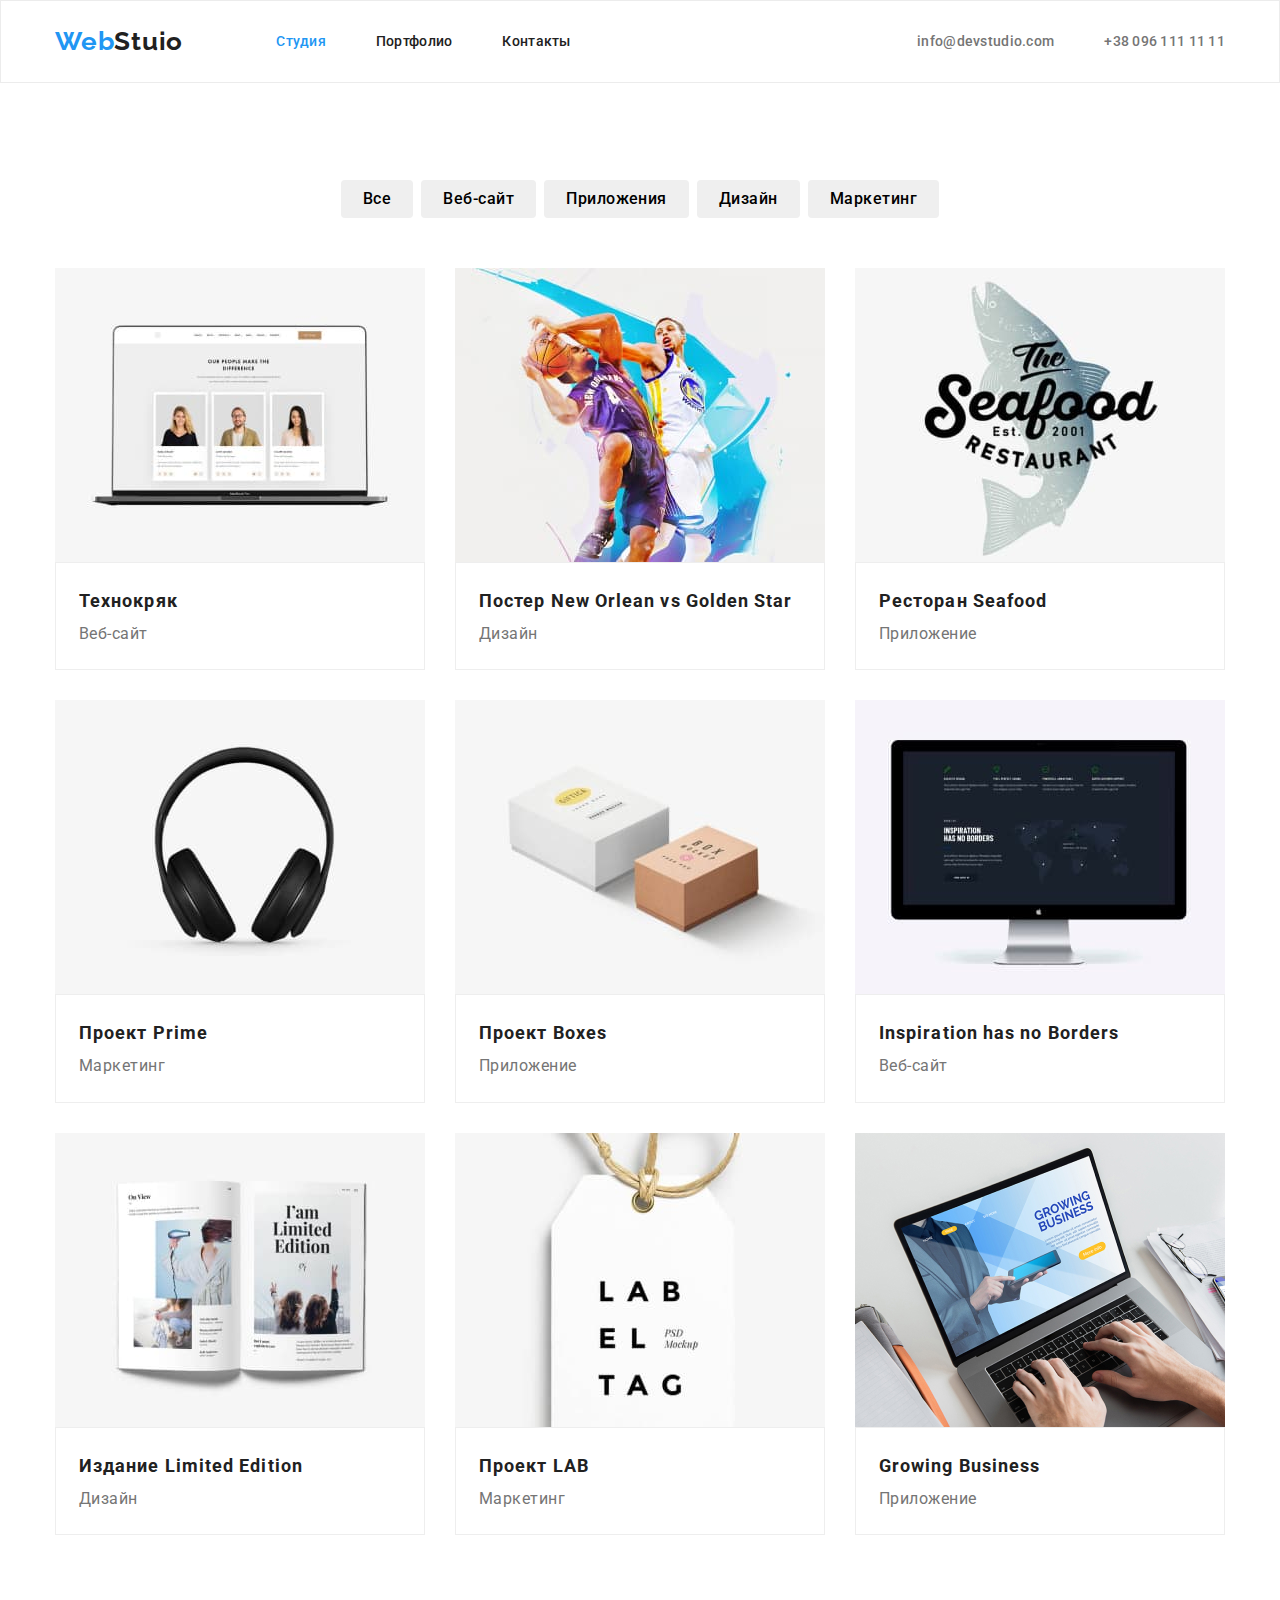
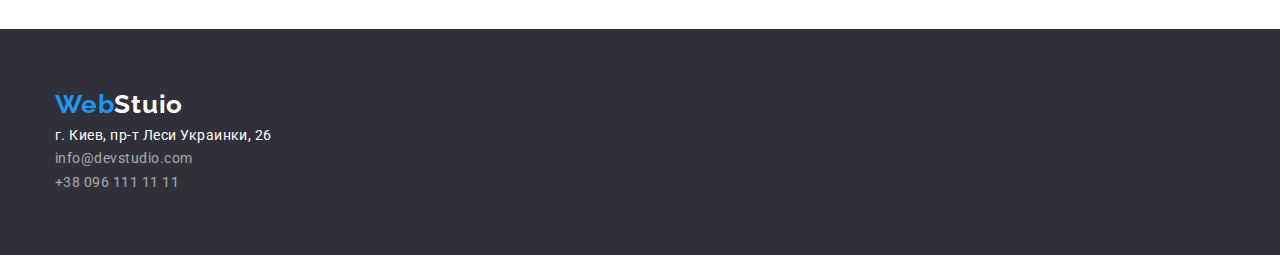
==== commit 570c5b73: "Внесены правки после первой проверки дз" ====
--- a/portfolio.html
+++ b/portfolio.html
@@ -15,7 +15,7 @@
 <body>
 
     <!-- Хедер -->
-    <header class="page-heder">
+    <header class="page_heder">
         <div class="header-box container">
             <nav>
                 <a href="./index.html" class="logo"><span class="logo-accent">Web</span>Stuio</a>
--- a/css/style.css
+++ b/css/style.css
@@ -20,7 +20,7 @@
 
 *, 
 *::before, 
-*::after{
+*::after {
   box-sizing: inherit;
 }
 
@@ -67,12 +67,16 @@
 }
 
 .container{
-  width: 1230px;
+  width: 1200px;
   margin: 0 auto;
   padding: 0 15px;
 }
 
 /* ------------------стили Хедера */
+
+.page_heder{
+border: 1px solid #ECECEC;
+}
 
 .header-box{
   display: flex;
@@ -197,7 +201,7 @@
 }
 
 .hero-button{
-  margin-top: 20px;
+  margin-top: 30px;
 
   background-color: var(--accent);
   color: #ffffff;
@@ -219,6 +223,7 @@
 
 .advantage{
   background-color: #ffffff;
+  padding: 94px 0;
 }
 
 .visually-hidden {
@@ -236,7 +241,7 @@
 
 .advantage-list{
   /* background-color: burlywood; */
-  margin: 94px auto;
+  /* margin: 94px auto; */
   width: 1230px;
   
 }
@@ -275,8 +280,8 @@
 
 .work{
   /* background-color: limegreen; */
-  margin: 94px auto;
-  width: 1230px;
+  margin: 0px auto;
+  padding-bottom: 94px;
 }
 
 .work-list{
@@ -346,7 +351,6 @@
 }
 
 .team_title_stile{
-  display: inline;
   text-align: center;
   padding: 30px 0;
 
@@ -354,9 +358,9 @@
 }
 
 .product_text_box{
-  padding: 20px 24px;
-}
-
+  padding: 20px 23px;
+  border: 1px solid #EEEEEE;
+}
 .team-text{
 
   font-size: 16px;
@@ -387,13 +391,14 @@
   margin-right: 8px;
 }
 .button-list button {
+
+  border-radius: 4px;
+  padding: 6px 22px;
   
   font-weight: 500;
   font-size: 16px;
   line-height: 1.62;
   letter-spacing: 0.03em;
-
-  border-radius: 4px;
 
   cursor: pointer;
 }
@@ -448,7 +453,7 @@
 /* --------------------Подвал -----------------------------------------------*/
 footer {
   background-color: var(--third-background-color);
-  padding: 60px;
+  padding: 60px 0;
 }
 
 .logo-footer{
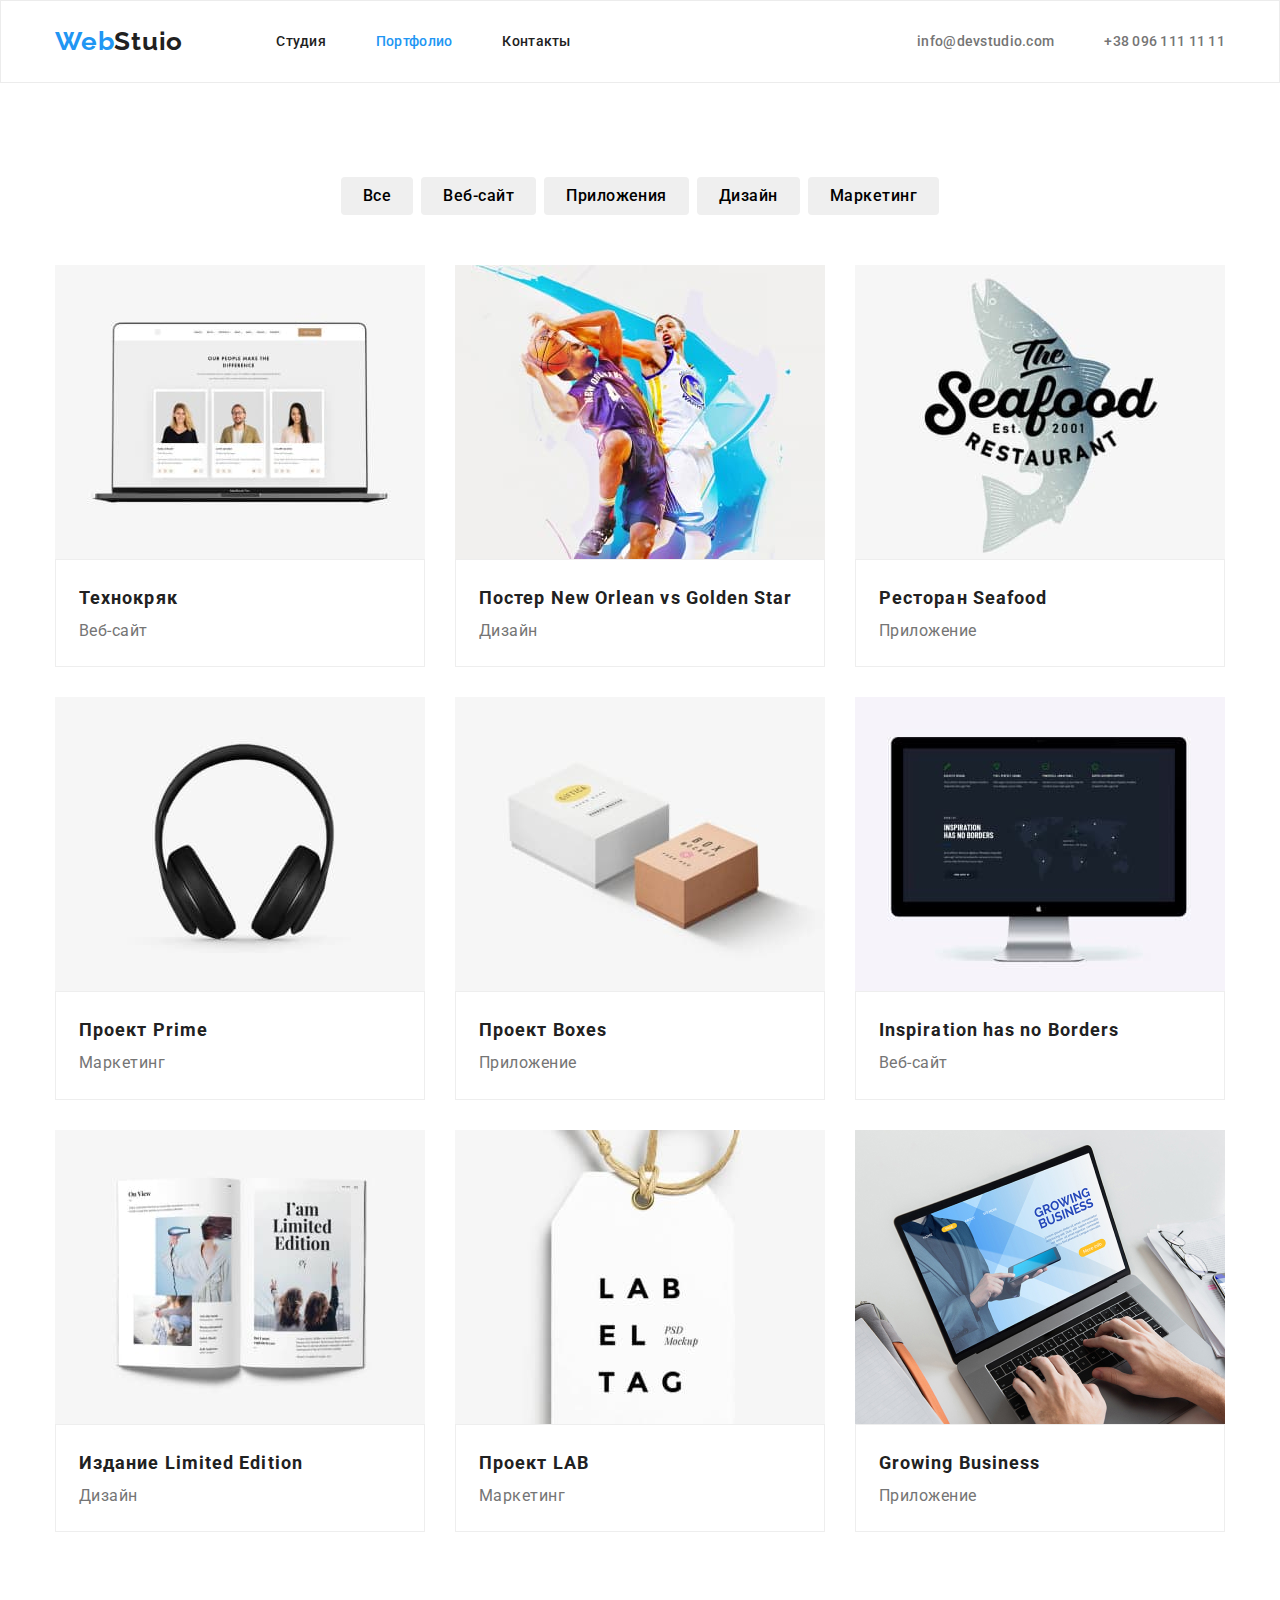
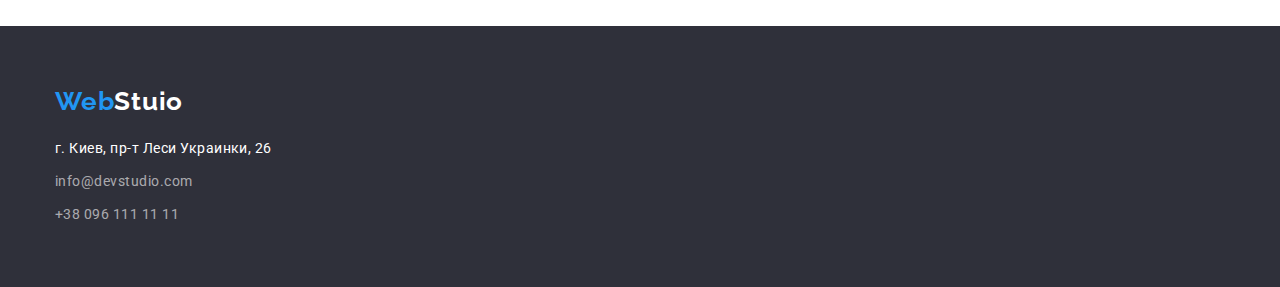
==== commit 261a4c39: "Проведены доп правки по позиционированию элементов" ====
--- a/portfolio.html
+++ b/portfolio.html
@@ -20,8 +20,8 @@
             <nav>
                 <a href="./index.html" class="logo"><span class="logo-accent">Web</span>Stuio</a>
                 <ul class="list-nav list">
-                    <li><a href="./index.html" class="link-nav link">Студия</a></li>
-                    <li><a href="./portfolio.html" class="link">Портфолио</a></li>
+                    <li><a href="./index.html" class="link">Студия</a></li>
+                    <li><a href="./portfolio.html" class="link-nav link">Портфолио</a></li>
                     <li><a href="#" class="link">Контакты</a></li>
                 </ul>
             </nav>
--- a/css/style.css
+++ b/css/style.css
@@ -14,6 +14,10 @@
 /* акцент #2196F3 */
 /* цвет футера #2F303A */
 
+
+
+/* ---------------Обнуление визуала---------- */
+
 html{
   box-sizing: border-box;
 }
@@ -38,6 +42,10 @@
   font-size: 16px;
   line-height: 1.9;
   letter-spacing: 0.03em;
+}
+
+a {
+  text-decoration: none;
 }
 
 h1,
@@ -50,13 +58,13 @@
   padding: 0;
 }
 
+
+/* ----------Универсальные классы----------- */
+
 .list {
   list-style: none;
 }
 
-a {
-  text-decoration: none;
-}
 
 .title {
   color: var(--title-text-color);
@@ -72,10 +80,15 @@
   padding: 0 15px;
 }
 
-/* ------------------стили Хедера */
+.section{
+  padding: 94px 0;
+}
+
+/* --------------Стили Хедера ----------------*/
 
 .page_heder{
 border: 1px solid #ECECEC;
+padding: 25px 0;
 }
 
 .header-box{
@@ -83,10 +96,6 @@
   align-items: center;
   justify-content: space-between;
 
-  
-  padding: 25px 15px;
-
-  /* background-color: lightcoral; */
 }
 
 .header-box > nav{
@@ -181,8 +190,7 @@
 
   min-height: 600px ;
   padding: 200px 15px;
-
-
+  
   /* background-color: lightgreen; */
 
 }
@@ -220,11 +228,6 @@
   
 }
 /* -----------Преимущества компании */
-
-.advantage{
-  background-color: #ffffff;
-  padding: 94px 0;
-}
 
 .visually-hidden {
   position: absolute;
@@ -239,12 +242,6 @@
   overflow: hidden;
 }
 
-.advantage-list{
-  /* background-color: burlywood; */
-  /* margin: 94px auto; */
-  width: 1230px;
-  
-}
 
 .advantage_list{
   display: flex;
@@ -252,6 +249,8 @@
 
 .advantage_list >li{
   margin-right: 30px;
+  width: 270px;
+
 }
 
 .advantage_list >li:last-child{
@@ -314,9 +313,7 @@
 
 .team_section{
   background-color: var(--second-background-color);
-  padding: 94px 0;
-}
-
+}
 .team{
   /* background-color: limegreen; */
   
@@ -373,14 +370,13 @@
 
 /* --------------------стили main portfolio*-------------------------------*/
 .maim_information{
-  margin-bottom: 94px;
+  margin: 94px 0;
 }
 
 .button-list {
   display: flex;
   justify-content: center;
 
-  margin-top: 97px;
   margin-bottom: 50px;
 
   color: var(--title-text-color);
@@ -458,6 +454,8 @@
 
 .logo-footer{
   color: #ffffff;
+  display: block;
+  margin-bottom: 20px;
 }
 
 .footer-main-link{
@@ -474,3 +472,11 @@
   line-height: 1.7;
   font-style: normal;
 }
+
+.footer-list >li{
+  display: block;
+}
+
+.footer-list >li:not(:first-child){
+  margin-top: 9px;
+}